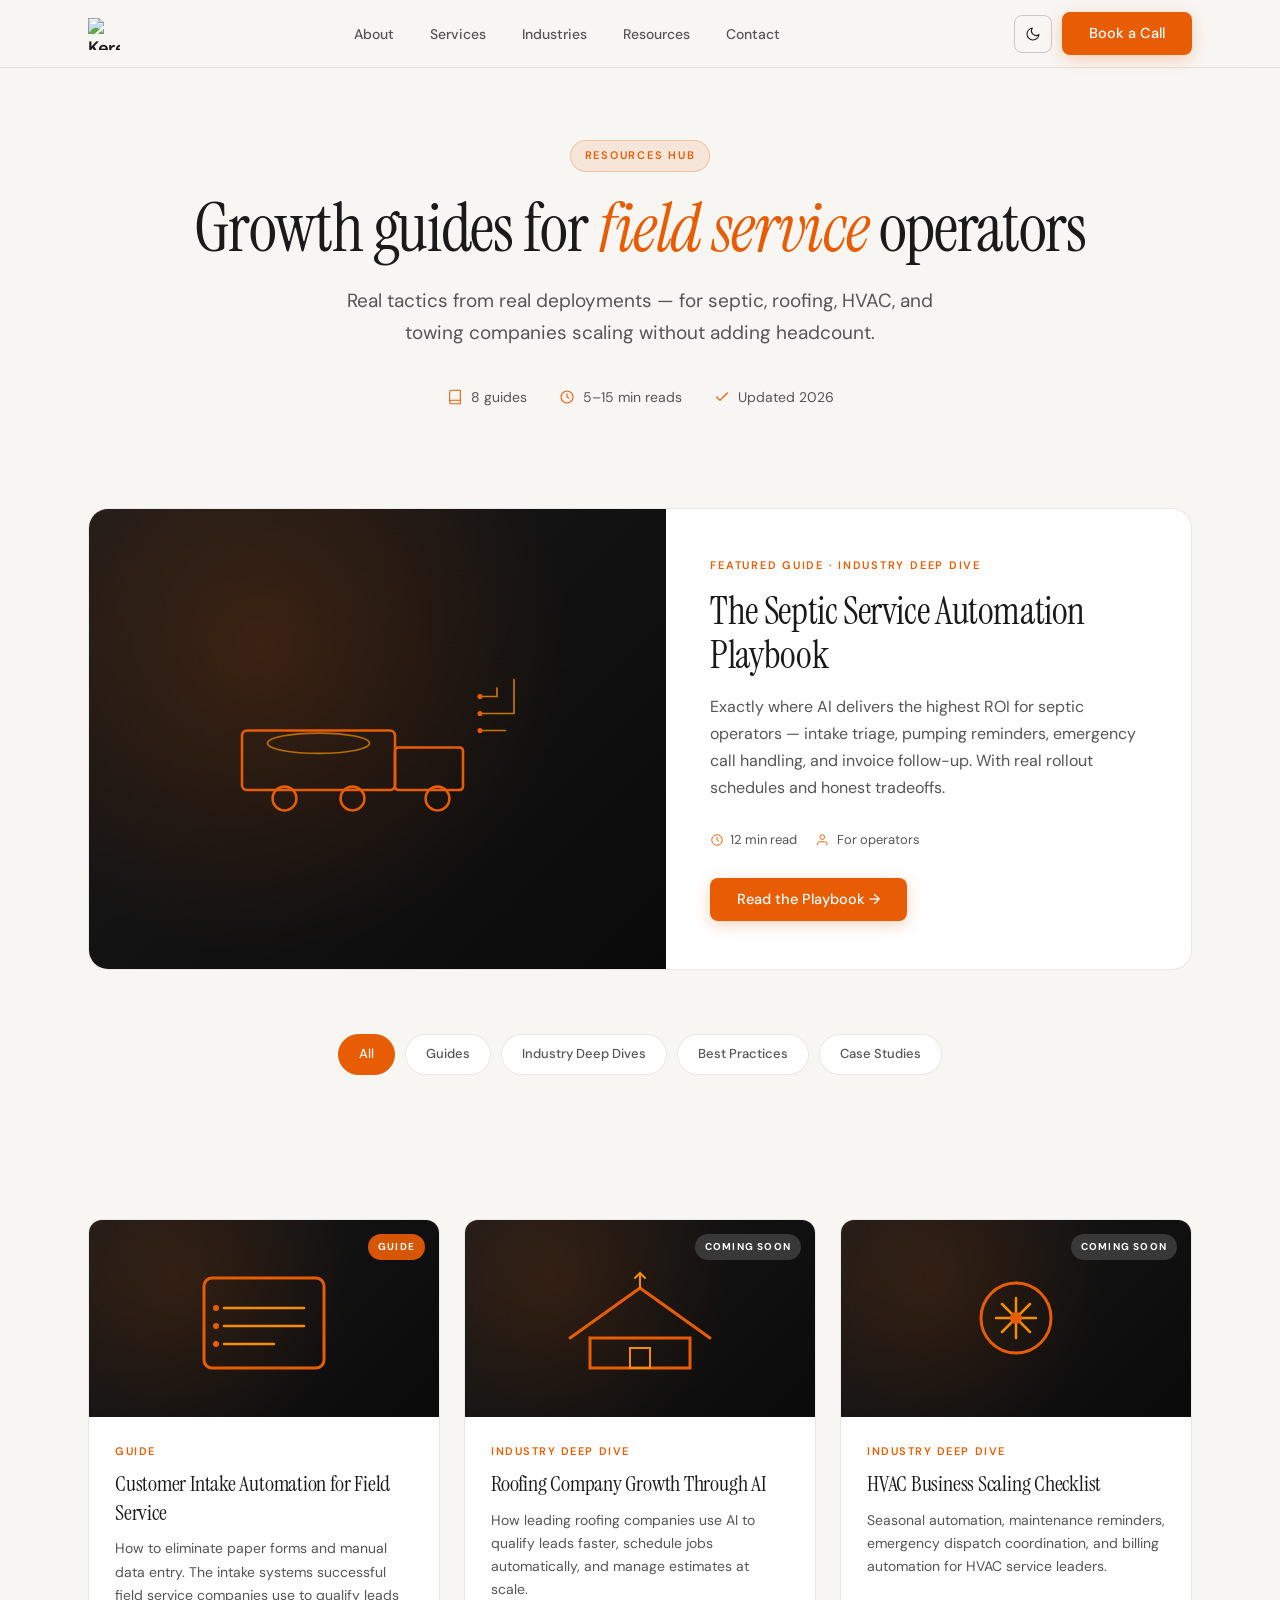
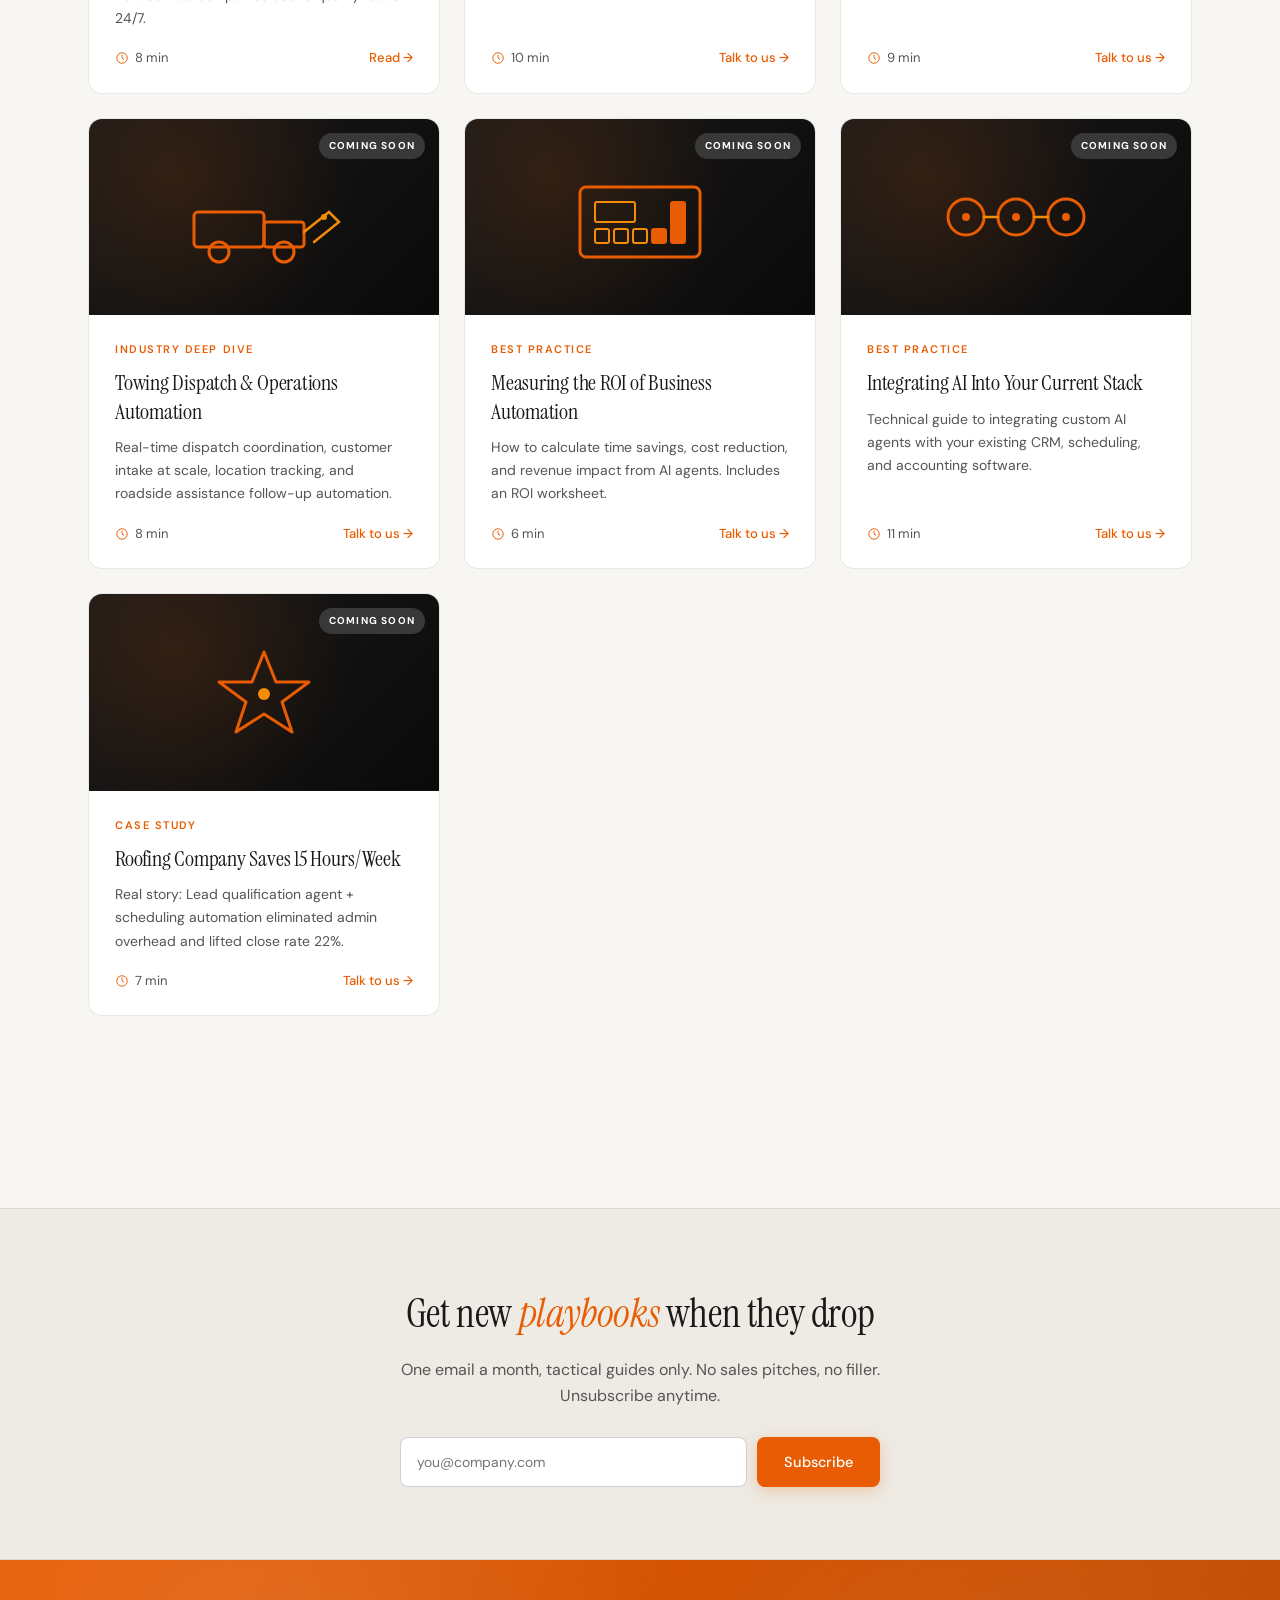
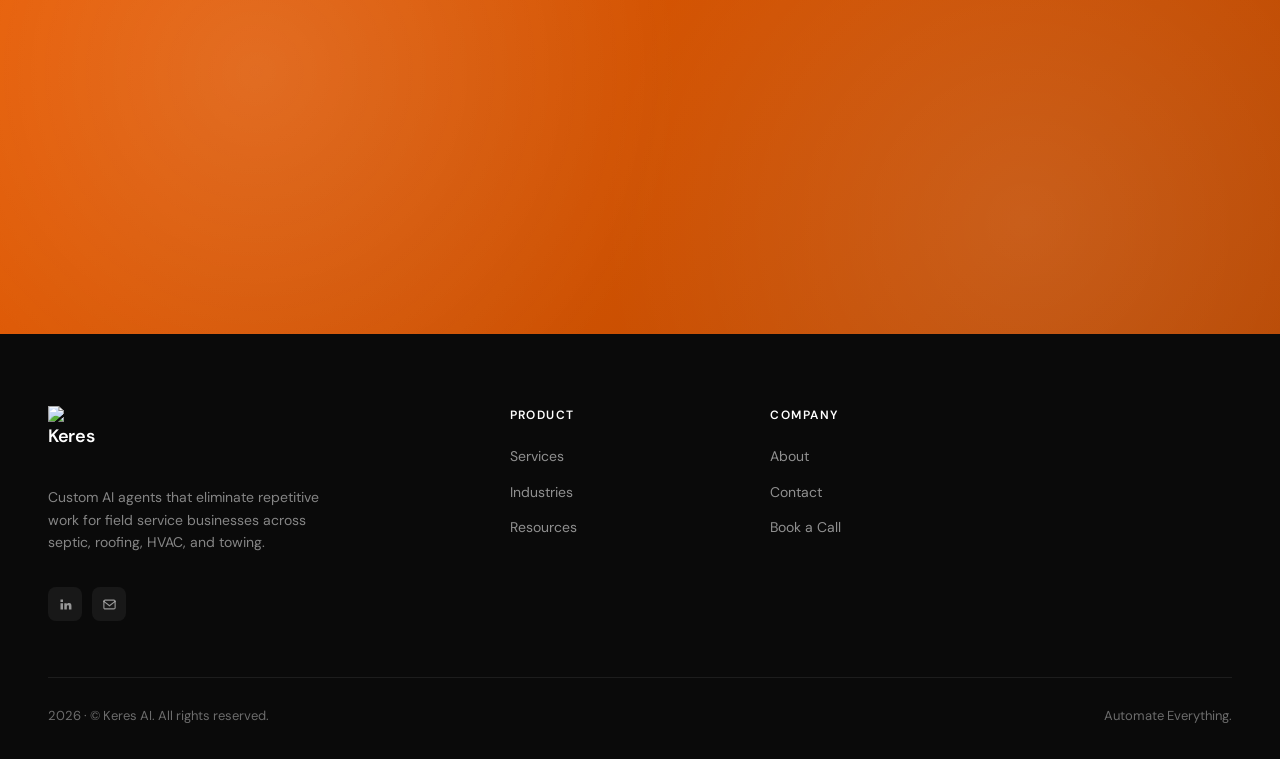
==== resources.html @ a5fa958f "Full revamp of resources page + flagship septic guide Resources page: - New hero with brand pill, la" ====
<!DOCTYPE html>
<html lang="en" prefix="og: https://ogp.me/ns#">
<head>
<meta charset="UTF-8">
<meta name="viewport" content="width=device-width, initial-scale=1.0">
<meta name="color-scheme" content="light dark">

<!-- SEO -->
<title>Field Service Growth Guides & Playbooks | Keres AI</title>
<meta name="description" content="Expert guides, playbooks, and case studies for septic, roofing, HVAC, and towing operators. Learn how to automate intake, dispatch, invoicing, and follow-up to scale without adding headcount.">
<meta name="keywords" content="field service automation guides, septic automation playbook, roofing AI guide, HVAC scaling, towing dispatch, field service resources, business automation tutorials">
<meta name="author" content="Keres AI">
<meta name="robots" content="index, follow">
<link rel="canonical" href="https://www.keresai.com/resources.html">

<!-- OG -->
<meta property="og:type" content="website">
<meta property="og:url" content="https://www.keresai.com/resources.html">
<meta property="og:title" content="Field Service Automation Guides | Keres AI">
<meta property="og:description" content="Playbooks, deep dives, and case studies for septic, roofing, HVAC, and towing operators who want to automate the repetitive work.">
<meta property="og:image" content="https://www.keresai.com/assets/img/og-image.png">
<meta property="og:image:width" content="1200">
<meta property="og:image:height" content="630">
<meta property="og:site_name" content="Keres AI">

<!-- Icons & Fonts -->
<link rel="icon" type="image/png" href="/assets/img/KeresLogo.png">
<link rel="preconnect" href="https://fonts.googleapis.com">
<link rel="preconnect" href="https://fonts.gstatic.com" crossorigin>
<link href="https://fonts.googleapis.com/css2?family=Instrument+Serif:ital@0;1&family=DM+Sans:ital,opsz,wght@0,9..40,300;0,9..40,400;0,9..40,500;0,9..40,600;1,9..40,300&display=swap" rel="stylesheet">
<link rel="stylesheet" href="/assets/styles.css?v=4">

<style>
/* Hero */
.res-hero { padding: 140px 0 60px; text-align: center; }
.res-hero .label { display: inline-block; font-size: 11px; font-weight: 600; letter-spacing: 0.16em; text-transform: uppercase; color: var(--orange); background: color-mix(in srgb, var(--orange) 10%, transparent); border: 1px solid color-mix(in srgb, var(--orange) 25%, transparent); padding: 6px 14px; border-radius: 100px; margin-bottom: 20px; }
.res-hero h1 { font-family: var(--serif); font-size: clamp(42px, 5.4vw, 68px); font-weight: 400; line-height: 1.08; letter-spacing: -0.02em; color: var(--text); margin-bottom: 20px; max-width: 900px; margin-inline: auto; }
.res-hero h1 .accent { color: var(--orange); font-style: italic; }
.res-hero p { font-size: clamp(16px, 1.6vw, 19px); color: var(--text-muted); max-width: 640px; margin-inline: auto; line-height: 1.7; }
.res-stats { display: flex; gap: 32px; justify-content: center; margin-top: 36px; flex-wrap: wrap; }
.res-stats span { display: flex; align-items: center; gap: 8px; font-size: 14px; color: var(--text-muted); }
.res-stats svg { width: 16px; height: 16px; color: var(--orange); }

/* Featured */
.featured { padding: 40px 0 24px; }
.featured-card { display: grid; grid-template-columns: 1.1fr 1fr; gap: 0; background: var(--bg-card); border: 1px solid var(--border); border-radius: var(--radius-xl); overflow: hidden; transition: all var(--t); }
.featured-card:hover { border-color: var(--orange); transform: translateY(-3px); box-shadow: var(--shadow-xl); }
.featured-img { background: linear-gradient(135deg, #1a1a1a 0%, #0a0a0a 100%); display: flex; align-items: center; justify-content: center; position: relative; min-height: 380px; overflow: hidden; }
.featured-img::before { content: ''; position: absolute; inset: 0; background: radial-gradient(circle at 30% 30%, color-mix(in srgb, var(--orange) 18%, transparent) 0%, transparent 60%); }
.featured-img svg { width: 70%; max-width: 340px; position: relative; z-index: 1; }
.featured-body { padding: 48px 44px; display: flex; flex-direction: column; justify-content: center; }
.featured-tag { display: inline-block; font-size: 11px; font-weight: 600; letter-spacing: 0.16em; text-transform: uppercase; color: var(--orange); margin-bottom: 14px; }
.featured-title { font-family: var(--serif); font-size: clamp(28px, 3vw, 40px); font-weight: 400; line-height: 1.15; color: var(--text); margin-bottom: 16px; letter-spacing: -0.01em; }
.featured-desc { font-size: 16px; color: var(--text-muted); line-height: 1.7; margin-bottom: 28px; }
.featured-meta { display: flex; gap: 20px; margin-bottom: 28px; font-size: 13px; color: var(--text-muted); }
.featured-meta span { display: flex; align-items: center; gap: 6px; }
.featured-meta svg { width: 14px; height: 14px; color: var(--orange); }
.featured-cta { align-self: flex-start; }

/* Category Pills */
.cat-pills { display: flex; gap: 10px; justify-content: center; flex-wrap: wrap; padding: 40px 0 8px; }
.cat-pill { background: var(--bg-card); border: 1px solid var(--border); color: var(--text-muted); padding: 9px 20px; border-radius: 100px; font-size: 13px; font-weight: 500; cursor: pointer; transition: all var(--t-fast); }
.cat-pill:hover { border-color: var(--orange); color: var(--text); }
.cat-pill.active { background: var(--orange); border-color: var(--orange); color: #fff; }

/* Resource Grid */
.res-grid { display: grid; grid-template-columns: repeat(auto-fit, minmax(340px, 1fr)); gap: 24px; padding: 24px 0 80px; }
.res-card { background: var(--bg-card); border: 1px solid var(--border); border-radius: var(--radius-lg); overflow: hidden; display: flex; flex-direction: column; transition: all var(--t); text-decoration: none; color: inherit; }
.res-card:hover { transform: translateY(-4px); border-color: var(--orange); box-shadow: var(--shadow-xl); }
.res-img { aspect-ratio: 16/9; background: linear-gradient(135deg, #1a1a1a 0%, #0a0a0a 100%); display: flex; align-items: center; justify-content: center; position: relative; overflow: hidden; border-bottom: 1px solid var(--border); }
.res-img::before { content: ''; position: absolute; inset: 0; background: radial-gradient(circle at 25% 30%, color-mix(in srgb, var(--orange) 14%, transparent) 0%, transparent 60%); }
.res-img svg { width: 60%; max-width: 200px; position: relative; z-index: 1; }
.res-badge { position: absolute; top: 14px; right: 14px; background: color-mix(in srgb, var(--orange) 92%, transparent); color: #fff; font-size: 10px; font-weight: 700; letter-spacing: 0.12em; text-transform: uppercase; padding: 5px 10px; border-radius: 100px; z-index: 2; }
.res-badge.coming { background: rgba(60, 60, 60, 0.92); }
.res-content { padding: 26px 26px 24px; display: flex; flex-direction: column; flex: 1; }
.res-cat { font-size: 11px; font-weight: 600; letter-spacing: 0.14em; text-transform: uppercase; color: var(--orange); margin-bottom: 10px; }
.res-title { font-family: var(--serif); font-size: 22px; font-weight: 400; color: var(--text); margin-bottom: 10px; line-height: 1.3; letter-spacing: -0.01em; }
.res-desc { font-size: 14px; color: var(--text-muted); line-height: 1.65; flex: 1; margin-bottom: 18px; }
.res-foot { display: flex; justify-content: space-between; align-items: center; font-size: 13px; color: var(--text-muted); }
.res-foot .read-time { display: flex; align-items: center; gap: 6px; }
.res-foot svg { width: 14px; height: 14px; color: var(--orange); }
.res-arrow { color: var(--orange); font-weight: 500; transition: transform var(--t-fast); }
.res-card:hover .res-arrow { transform: translateX(4px); }

/* Newsletter */
.newsletter-band { background: var(--bg-alt); padding: 72px 0; border-block: 1px solid var(--border); }
.newsletter-inner { max-width: 640px; margin: 0 auto; text-align: center; padding-inline: var(--gutter); }
.newsletter-inner h2 { font-family: var(--serif); font-size: clamp(28px, 3.4vw, 40px); font-weight: 400; margin-bottom: 12px; color: var(--text); letter-spacing: -0.01em; }
.newsletter-inner h2 .accent { color: var(--orange); font-style: italic; }
.newsletter-inner p { color: var(--text-muted); margin-bottom: 28px; font-size: 16px; }
.newsletter-form { display: flex; gap: 10px; max-width: 480px; margin: 0 auto; flex-wrap: wrap; }
.newsletter-form input { flex: 1; min-width: 200px; background: var(--bg-card); border: 1px solid var(--border-strong); border-radius: var(--radius); padding: 13px 16px; color: var(--text); font-size: 14px; font-family: inherit; }
.newsletter-form input:focus { outline: 2px solid var(--orange); outline-offset: 2px; border-color: var(--orange); }

/* Mobile */
@media (max-width: 768px) {
  .featured-card { grid-template-columns: 1fr; }
  .featured-img { min-height: 240px; }
  .featured-body { padding: 32px 28px; }
}
</style>
</head>

<body>

<!-- NAV -->
<header class="nav" role="banner">
  <div class="nav-inner">
    <a href="/" class="logo" aria-label="Keres AI — Home">
      <img src="/assets/img/KeresLogo.png" alt="Keres AI" class="logo-img">
    </a>
    <nav aria-label="Primary">
      <ul class="nav-links">
        <li><a href="/#about">About</a></li>
        <li><a href="/#services">Services</a></li>
        <li><a href="/#industries">Industries</a></li>
        <li><a href="/resources.html">Resources</a></li>
        <li><a href="/#contact">Contact</a></li>
      </ul>
    </nav>
    <div class="nav-actions">
      <button id="theme-toggle" class="icon-btn" type="button" aria-label="Toggle theme">
        <svg class="icon-sun" viewBox="0 0 24 24" fill="none" aria-hidden="true" style="display:none">
          <circle cx="12" cy="12" r="4" stroke="currentColor" stroke-width="1.6"/>
          <path d="M12 3v2M12 19v2M3 12h2M19 12h2M5.6 5.6l1.4 1.4M17 17l1.4 1.4M5.6 18.4L7 17M17 7l1.4-1.4" stroke="currentColor" stroke-width="1.6" stroke-linecap="round"/>
        </svg>
        <svg class="icon-moon" viewBox="0 0 24 24" fill="none" aria-hidden="true">
          <path d="M21 12.8A9 9 0 1 1 11.2 3a7 7 0 0 0 9.8 9.8z" stroke="currentColor" stroke-width="1.6" stroke-linejoin="round"/>
        </svg>
      </button>
      <a href="/#contact" class="btn btn-primary desktop-only">Book a Call</a>
      <button id="hamburger" class="hamburger" type="button" aria-controls="mobile-menu" aria-expanded="false">
        <span></span><span></span><span></span>
      </button>
    </div>
  </div>
</header>

<div id="mobile-menu" class="mobile-menu" data-open="false" aria-label="Mobile navigation">
  <a href="/#about">About</a>
  <a href="/#services">Services</a>
  <a href="/#industries">Industries</a>
  <a href="/resources.html">Resources</a>
  <a href="/#contact">Contact</a>
  <div class="mobile-cta"><a href="/#contact" class="btn btn-primary">Book a Call</a></div>
</div>

<main id="main">

  <!-- HERO -->
  <section class="res-hero">
    <div class="container">
      <span class="label">Resources Hub</span>
      <h1>Growth guides for <span class="accent">field service</span> operators</h1>
      <p>Real tactics from real deployments — for septic, roofing, HVAC, and towing companies scaling without adding headcount.</p>
      <div class="res-stats">
        <span><svg viewBox="0 0 24 24" fill="none"><path d="M4 19.5A2.5 2.5 0 0 1 6.5 17H20M6.5 2H20v20H6.5A2.5 2.5 0 0 1 4 19.5v-15A2.5 2.5 0 0 1 6.5 2z" stroke="currentColor" stroke-width="1.6" stroke-linecap="round" stroke-linejoin="round"/></svg>8 guides</span>
        <span><svg viewBox="0 0 24 24" fill="none"><circle cx="12" cy="12" r="9" stroke="currentColor" stroke-width="1.6"/><path d="M12 7v5l3 2" stroke="currentColor" stroke-width="1.6" stroke-linecap="round"/></svg>5–15 min reads</span>
        <span><svg viewBox="0 0 24 24" fill="none"><path d="M20 6L9 17l-5-5" stroke="currentColor" stroke-width="1.8" stroke-linecap="round" stroke-linejoin="round"/></svg>Updated 2026</span>
      </div>
    </div>
  </section>

  <!-- FEATURED -->
  <section class="featured">
    <div class="container">
      <a href="/guides/septic-automation-playbook.html" class="featured-card" style="text-decoration:none; color:inherit;">
        <div class="featured-img" aria-hidden="true">
          <svg viewBox="0 0 400 200" fill="none">
            <rect x="40" y="90" width="180" height="70" rx="6" fill="none" stroke="#E85D04" stroke-width="3"/>
            <rect x="220" y="110" width="80" height="50" rx="4" fill="none" stroke="#E85D04" stroke-width="3"/>
            <circle cx="90" cy="170" r="14" fill="none" stroke="#E85D04" stroke-width="3"/>
            <circle cx="170" cy="170" r="14" fill="none" stroke="#E85D04" stroke-width="3"/>
            <circle cx="270" cy="170" r="14" fill="none" stroke="#E85D04" stroke-width="3"/>
            <ellipse cx="130" cy="105" rx="60" ry="12" fill="none" stroke="#F48C06" stroke-width="2" opacity="0.7"/>
            <path d="M320 50 L340 50 L340 40 M320 70 L360 70 L360 30 M320 90 L350 90" stroke="#F48C06" stroke-width="2" stroke-linecap="round" opacity="0.8"/>
            <circle cx="320" cy="50" r="3" fill="#E85D04"/>
            <circle cx="320" cy="70" r="3" fill="#E85D04"/>
            <circle cx="320" cy="90" r="3" fill="#E85D04"/>
          </svg>
        </div>
        <div class="featured-body">
          <span class="featured-tag">Featured Guide · Industry Deep Dive</span>
          <h2 class="featured-title">The Septic Service Automation Playbook</h2>
          <p class="featured-desc">Exactly where AI delivers the highest ROI for septic operators — intake triage, pumping reminders, emergency call handling, and invoice follow-up. With real rollout schedules and honest tradeoffs.</p>
          <div class="featured-meta">
            <span><svg viewBox="0 0 24 24" fill="none"><circle cx="12" cy="12" r="9" stroke="currentColor" stroke-width="1.6"/><path d="M12 7v5l3 2" stroke="currentColor" stroke-width="1.6" stroke-linecap="round"/></svg>12 min read</span>
            <span><svg viewBox="0 0 24 24" fill="none"><path d="M17 21v-2a4 4 0 0 0-4-4H5a4 4 0 0 0-4 4v2" stroke="currentColor" stroke-width="1.6"/><circle cx="9" cy="7" r="4" stroke="currentColor" stroke-width="1.6"/></svg>For operators</span>
          </div>
          <span class="btn btn-primary featured-cta">Read the Playbook →</span>
        </div>
      </a>
    </div>
  </section>

  <!-- CATEGORY PILLS -->
  <div class="container">
    <div class="cat-pills" role="tablist">
      <button class="cat-pill active" type="button">All</button>
      <button class="cat-pill" type="button">Guides</button>
      <button class="cat-pill" type="button">Industry Deep Dives</button>
      <button class="cat-pill" type="button">Best Practices</button>
      <button class="cat-pill" type="button">Case Studies</button>
    </div>
  </div>

  <!-- RESOURCES GRID -->
  <section>
    <div class="container">
      <div class="res-grid">

        <!-- Customer Intake -->
        <a href="/#contact" class="res-card">
          <div class="res-img">
            <span class="res-badge">Guide</span>
            <svg viewBox="0 0 200 120" fill="none" aria-hidden="true">
              <rect x="40" y="20" width="120" height="90" rx="8" fill="none" stroke="#E85D04" stroke-width="3"/>
              <path d="M60 50h80M60 68h80M60 86h50" stroke="#F48C06" stroke-width="2.5" stroke-linecap="round"/>
              <circle cx="52" cy="50" r="3" fill="#E85D04"/>
              <circle cx="52" cy="68" r="3" fill="#E85D04"/>
              <circle cx="52" cy="86" r="3" fill="#E85D04"/>
            </svg>
          </div>
          <div class="res-content">
            <div class="res-cat">Guide</div>
            <h3 class="res-title">Customer Intake Automation for Field Service</h3>
            <p class="res-desc">How to eliminate paper forms and manual data entry. The intake systems successful field service companies use to qualify leads 24/7.</p>
            <div class="res-foot">
              <span class="read-time"><svg viewBox="0 0 24 24" fill="none"><circle cx="12" cy="12" r="9" stroke="currentColor" stroke-width="1.6"/><path d="M12 7v5l3 2" stroke="currentColor" stroke-width="1.6" stroke-linecap="round"/></svg>8 min</span>
              <span class="res-arrow">Read →</span>
            </div>
          </div>
        </a>

        <!-- Roofing -->
        <a href="/#contact" class="res-card">
          <div class="res-img">
            <span class="res-badge coming">Coming Soon</span>
            <svg viewBox="0 0 200 120" fill="none" aria-hidden="true">
              <path d="M30 80 L100 30 L170 80" stroke="#E85D04" stroke-width="3" stroke-linecap="round" stroke-linejoin="round" fill="none"/>
              <rect x="50" y="80" width="100" height="30" fill="none" stroke="#E85D04" stroke-width="3"/>
              <rect x="90" y="90" width="20" height="20" fill="none" stroke="#F48C06" stroke-width="2"/>
              <path d="M100 30 L100 15 M95 20 L100 15 L105 20" stroke="#F48C06" stroke-width="2" stroke-linecap="round"/>
            </svg>
          </div>
          <div class="res-content">
            <div class="res-cat">Industry Deep Dive</div>
            <h3 class="res-title">Roofing Company Growth Through AI</h3>
            <p class="res-desc">How leading roofing companies use AI to qualify leads faster, schedule jobs automatically, and manage estimates at scale.</p>
            <div class="res-foot">
              <span class="read-time"><svg viewBox="0 0 24 24" fill="none"><circle cx="12" cy="12" r="9" stroke="currentColor" stroke-width="1.6"/><path d="M12 7v5l3 2" stroke="currentColor" stroke-width="1.6" stroke-linecap="round"/></svg>10 min</span>
              <span class="res-arrow">Talk to us →</span>
            </div>
          </div>
        </a>

        <!-- HVAC -->
        <a href="/#contact" class="res-card">
          <div class="res-img">
            <span class="res-badge coming">Coming Soon</span>
            <svg viewBox="0 0 200 120" fill="none" aria-hidden="true">
              <circle cx="100" cy="60" r="35" fill="none" stroke="#E85D04" stroke-width="3"/>
              <path d="M100 40 L100 80 M80 60 L120 60 M86 46 L114 74 M86 74 L114 46" stroke="#F48C06" stroke-width="2.5" stroke-linecap="round"/>
              <circle cx="100" cy="60" r="6" fill="#E85D04"/>
            </svg>
          </div>
          <div class="res-content">
            <div class="res-cat">Industry Deep Dive</div>
            <h3 class="res-title">HVAC Business Scaling Checklist</h3>
            <p class="res-desc">Seasonal automation, maintenance reminders, emergency dispatch coordination, and billing automation for HVAC service leaders.</p>
            <div class="res-foot">
              <span class="read-time"><svg viewBox="0 0 24 24" fill="none"><circle cx="12" cy="12" r="9" stroke="currentColor" stroke-width="1.6"/><path d="M12 7v5l3 2" stroke="currentColor" stroke-width="1.6" stroke-linecap="round"/></svg>9 min</span>
              <span class="res-arrow">Talk to us →</span>
            </div>
          </div>
        </a>

        <!-- Towing -->
        <a href="/#contact" class="res-card">
          <div class="res-img">
            <span class="res-badge coming">Coming Soon</span>
            <svg viewBox="0 0 200 120" fill="none" aria-hidden="true">
              <rect x="30" y="55" width="70" height="35" rx="4" fill="none" stroke="#E85D04" stroke-width="3"/>
              <rect x="100" y="65" width="40" height="25" rx="3" fill="none" stroke="#E85D04" stroke-width="3"/>
              <circle cx="55" cy="95" r="10" fill="none" stroke="#E85D04" stroke-width="3"/>
              <circle cx="120" cy="95" r="10" fill="none" stroke="#E85D04" stroke-width="3"/>
              <path d="M140 75 L165 55 L175 65 L150 85" stroke="#F48C06" stroke-width="2.5" fill="none" stroke-linecap="round"/>
              <circle cx="160" cy="60" r="3" fill="#F48C06"/>
            </svg>
          </div>
          <div class="res-content">
            <div class="res-cat">Industry Deep Dive</div>
            <h3 class="res-title">Towing Dispatch & Operations Automation</h3>
            <p class="res-desc">Real-time dispatch coordination, customer intake at scale, location tracking, and roadside assistance follow-up automation.</p>
            <div class="res-foot">
              <span class="read-time"><svg viewBox="0 0 24 24" fill="none"><circle cx="12" cy="12" r="9" stroke="currentColor" stroke-width="1.6"/><path d="M12 7v5l3 2" stroke="currentColor" stroke-width="1.6" stroke-linecap="round"/></svg>8 min</span>
              <span class="res-arrow">Talk to us →</span>
            </div>
          </div>
        </a>

        <!-- ROI Calculator -->
        <a href="/#contact" class="res-card">
          <div class="res-img">
            <span class="res-badge coming">Coming Soon</span>
            <svg viewBox="0 0 200 120" fill="none" aria-hidden="true">
              <rect x="40" y="30" width="120" height="70" rx="6" fill="none" stroke="#E85D04" stroke-width="3"/>
              <rect x="55" y="45" width="40" height="20" rx="2" fill="none" stroke="#F48C06" stroke-width="2"/>
              <rect x="55" y="72" width="14" height="14" rx="2" fill="none" stroke="#F48C06" stroke-width="2"/>
              <rect x="74" y="72" width="14" height="14" rx="2" fill="none" stroke="#F48C06" stroke-width="2"/>
              <rect x="93" y="72" width="14" height="14" rx="2" fill="none" stroke="#F48C06" stroke-width="2"/>
              <rect x="112" y="72" width="14" height="14" rx="2" fill="#E85D04" stroke="#E85D04" stroke-width="2"/>
              <rect x="131" y="45" width="14" height="41" rx="2" fill="#E85D04" stroke="#E85D04" stroke-width="2"/>
            </svg>
          </div>
          <div class="res-content">
            <div class="res-cat">Best Practice</div>
            <h3 class="res-title">Measuring the ROI of Business Automation</h3>
            <p class="res-desc">How to calculate time savings, cost reduction, and revenue impact from AI agents. Includes an ROI worksheet.</p>
            <div class="res-foot">
              <span class="read-time"><svg viewBox="0 0 24 24" fill="none"><circle cx="12" cy="12" r="9" stroke="currentColor" stroke-width="1.6"/><path d="M12 7v5l3 2" stroke="currentColor" stroke-width="1.6" stroke-linecap="round"/></svg>6 min</span>
              <span class="res-arrow">Talk to us →</span>
            </div>
          </div>
        </a>

        <!-- Integration -->
        <a href="/#contact" class="res-card">
          <div class="res-img">
            <span class="res-badge coming">Coming Soon</span>
            <svg viewBox="0 0 200 120" fill="none" aria-hidden="true">
              <circle cx="50" cy="60" r="18" fill="none" stroke="#E85D04" stroke-width="3"/>
              <circle cx="100" cy="60" r="18" fill="none" stroke="#E85D04" stroke-width="3"/>
              <circle cx="150" cy="60" r="18" fill="none" stroke="#E85D04" stroke-width="3"/>
              <path d="M68 60 L82 60 M118 60 L132 60" stroke="#F48C06" stroke-width="2.5" stroke-linecap="round"/>
              <circle cx="50" cy="60" r="4" fill="#E85D04"/>
              <circle cx="100" cy="60" r="4" fill="#E85D04"/>
              <circle cx="150" cy="60" r="4" fill="#E85D04"/>
            </svg>
          </div>
          <div class="res-content">
            <div class="res-cat">Best Practice</div>
            <h3 class="res-title">Integrating AI Into Your Current Stack</h3>
            <p class="res-desc">Technical guide to integrating custom AI agents with your existing CRM, scheduling, and accounting software.</p>
            <div class="res-foot">
              <span class="read-time"><svg viewBox="0 0 24 24" fill="none"><circle cx="12" cy="12" r="9" stroke="currentColor" stroke-width="1.6"/><path d="M12 7v5l3 2" stroke="currentColor" stroke-width="1.6" stroke-linecap="round"/></svg>11 min</span>
              <span class="res-arrow">Talk to us →</span>
            </div>
          </div>
        </a>

        <!-- Case Study -->
        <a href="/#contact" class="res-card">
          <div class="res-img">
            <span class="res-badge coming">Coming Soon</span>
            <svg viewBox="0 0 200 120" fill="none" aria-hidden="true">
              <path d="M100 20 L112 50 L145 50 L118 70 L128 100 L100 82 L72 100 L82 70 L55 50 L88 50 Z" stroke="#E85D04" stroke-width="3" fill="none" stroke-linejoin="round"/>
              <circle cx="100" cy="62" r="6" fill="#F48C06"/>
            </svg>
          </div>
          <div class="res-content">
            <div class="res-cat">Case Study</div>
            <h3 class="res-title">Roofing Company Saves 15 Hours/Week</h3>
            <p class="res-desc">Real story: Lead qualification agent + scheduling automation eliminated admin overhead and lifted close rate 22%.</p>
            <div class="res-foot">
              <span class="read-time"><svg viewBox="0 0 24 24" fill="none"><circle cx="12" cy="12" r="9" stroke="currentColor" stroke-width="1.6"/><path d="M12 7v5l3 2" stroke="currentColor" stroke-width="1.6" stroke-linecap="round"/></svg>7 min</span>
              <span class="res-arrow">Talk to us →</span>
            </div>
          </div>
        </a>

      </div>
    </div>
  </section>

  <!-- NEWSLETTER -->
  <section class="newsletter-band">
    <div class="newsletter-inner">
      <h2>Get new <span class="accent">playbooks</span> when they drop</h2>
      <p>One email a month, tactical guides only. No sales pitches, no filler. Unsubscribe anytime.</p>
      <form class="newsletter-form" action="https://formspree.io/f/xqabjdrq" method="POST" novalidate>
        <input type="email" name="email" placeholder="you@company.com" aria-label="Email address" required>
        <button type="submit" class="btn btn-primary">Subscribe</button>
      </form>
    </div>
  </section>

  <!-- CTA -->
  <section class="cta-band" aria-labelledby="resources-cta">
    <div class="container cta-band-inner reveal">
      <h2 id="resources-cta" style="margin-bottom: 12px;">Ready to automate your field service business?</h2>
      <p>Let's map out the highest-ROI automation opportunity in your workflow.</p>
      <a href="/#contact" class="btn btn-primary">Book a Free Discovery Call</a>
    </div>
  </section>

</main>

<!-- FOOTER -->
<footer role="contentinfo">
  <div class="footer-grid">
    <div class="footer-brand">
      <a href="/" class="logo" aria-label="Keres AI">
        <img src="/assets/img/KeresLogo.png" alt="Keres AI" class="logo-img">
      </a>
      <p>Custom AI agents that eliminate repetitive work for field service businesses across septic, roofing, HVAC, and towing.</p>
      <div class="footer-socials">
        <a href="https://www.linkedin.com/company/keresai" aria-label="LinkedIn" target="_blank" rel="noopener">
          <svg viewBox="0 0 24 24" fill="currentColor" aria-hidden="true"><path d="M4 4h4v4H4V4zm0 6h4v10H4V10zm6 0h4v1.6c.6-1 1.9-1.9 3.6-1.9 3.2 0 3.9 2 3.9 4.7V20h-4v-4.8c0-1.3-.5-2.1-1.7-2.1-1 0-1.7.7-1.7 2.1V20h-4V10z"/></svg>
        </a>
        <a href="mailto:ops@keresail.com" aria-label="Email">
          <svg viewBox="0 0 24 24" fill="none" aria-hidden="true"><rect x="3" y="5" width="18" height="14" rx="2" stroke="currentColor" stroke-width="1.8"/><path d="M3 7l9 7 9-7" stroke="currentColor" stroke-width="1.8" stroke-linecap="round"/></svg>
        </a>
      </div>
    </div>
    <div class="footer-col">
      <h4>Product</h4>
      <ul>
        <li><a href="/#services">Services</a></li>
        <li><a href="/#industries">Industries</a></li>
        <li><a href="/resources.html">Resources</a></li>
      </ul>
    </div>
    <div class="footer-col">
      <h4>Company</h4>
      <ul>
        <li><a href="/#about">About</a></li>
        <li><a href="/#contact">Contact</a></li>
        <li><a href="/#contact">Book a Call</a></li>
      </ul>
    </div>
  </div>
  <div class="footer-bottom">
    <div><span id="year">2026</span> · © Keres AI. All rights reserved.</div>
    <div>Automate Everything.</div>
  </div>
</footer>

<script src="/assets/app.js" defer></script>
</body>
</html>
---- assets/styles.css ----
/* =============================================================
   Keres AI — stylesheet
   Sections: tokens, reset, a11y, layout, nav, hero, trust,
             sections, buttons, cards, forms, calendar, modal,
             chatbot, footer, utilities, responsive, motion
============================================================= */

/* ─── Design Tokens ─────────────────────────────────────── */
:root {
  --orange: #E85D04;
  --orange-light: #F48C06;
  --orange-dark: #B84700;

  /* Light theme (default) */
  --bg: #f8f6f2;
  --bg-alt: #eeebe4;
  --bg-card: #ffffff;
  --bg-inverse: #0f0f0f;
  --surface: #ffffff;
  --text: #1a1a1a;
  --text-muted: #555;
  --text-dim: #888;
  --text-on-dark: rgba(255, 255, 255, 0.72);
  --text-on-dark-muted: rgba(255, 255, 255, 0.48);
  --border: rgba(0, 0, 0, 0.09);
  --border-strong: rgba(0, 0, 0, 0.18);
  --border-dark: rgba(255, 255, 255, 0.08);

  --shadow-sm: 0 1px 2px rgba(0,0,0,0.04);
  --shadow: 0 2px 10px rgba(0,0,0,0.06);
  --shadow-lg: 0 10px 40px rgba(0,0,0,0.08);
  --shadow-xl: 0 20px 60px rgba(0,0,0,0.12);

  --radius-sm: 4px;
  --radius: 8px;
  --radius-lg: 14px;
  --radius-xl: 20px;

  --serif: 'Instrument Serif', Georgia, 'Times New Roman', serif;
  --sans: 'DM Sans', system-ui, -apple-system, 'Segoe UI', Roboto, sans-serif;

  --container: 1200px;
  --container-narrow: 880px;
  --gutter: clamp(20px, 4vw, 48px);

  --nav-h: 68px;

  --t-fast: 0.15s ease;
  --t: 0.25s cubic-bezier(0.4, 0, 0.2, 1);
  --t-slow: 0.5s cubic-bezier(0.4, 0, 0.2, 1);
}

[data-theme="dark"] {
  --bg: #0a0a0a;
  --bg-alt: #121212;
  --bg-card: #1a1a1a;
  --bg-inverse: #f8f6f2;
  --surface: #1a1a1a;
  --text: #f1f1f1;
  --text-muted: #b5b5b5;
  --text-dim: #888;
  --border: rgba(255, 255, 255, 0.08);
  --border-strong: rgba(255, 255, 255, 0.18);
  --border-dark: rgba(255, 255, 255, 0.08);
  --shadow: 0 2px 10px rgba(0,0,0,0.5);
  --shadow-lg: 0 10px 40px rgba(0,0,0,0.6);
  --shadow-xl: 0 20px 60px rgba(0,0,0,0.7);
}

/* Honor system preference when user hasn't chosen */
@media (prefers-color-scheme: dark) {
  :root:not([data-theme]) {
    --bg: #0a0a0a;
    --bg-alt: #121212;
    --bg-card: #1a1a1a;
    --bg-inverse: #f8f6f2;
    --surface: #1a1a1a;
    --text: #f1f1f1;
    --text-muted: #b5b5b5;
    --text-dim: #888;
    --border: rgba(255, 255, 255, 0.08);
    --border-strong: rgba(255, 255, 255, 0.18);
  }
}

/* ─── Reset ─────────────────────────────────────────────── */
*, *::before, *::after { box-sizing: border-box; margin: 0; padding: 0; }
html { scroll-behavior: smooth; -webkit-text-size-adjust: 100%; }
body {
  font-family: var(--sans);
  font-size: 16px;
  line-height: 1.6;
  color: var(--text);
  background: var(--bg);
  overflow-x: hidden;
  -webkit-font-smoothing: antialiased;
  -moz-osx-font-smoothing: grayscale;
  transition: background-color var(--t), color var(--t);
}
img, svg { display: block; max-width: 100%; height: auto; }
button { font-family: inherit; cursor: pointer; }
a { color: inherit; text-decoration: none; }
ul { list-style: none; }
input, textarea, select, button { font: inherit; color: inherit; }

/* ─── Accessibility ─────────────────────────────────────── */
.sr-only {
  position: absolute; width: 1px; height: 1px; padding: 0; margin: -1px;
  overflow: hidden; clip: rect(0,0,0,0); white-space: nowrap; border: 0;
}
.skip-link {
  position: absolute; top: -40px; left: 0;
  background: var(--orange); color: #fff; padding: 10px 16px;
  z-index: 10000; border-radius: 0 0 var(--radius) 0;
  font-weight: 500;
  display: none;
}
.skip-link:focus { display: block; top: 0; }

:focus-visible {
  outline: 2px solid var(--orange);
  outline-offset: 3px;
  border-radius: 2px;
}
button:focus-visible, a:focus-visible,
input:focus-visible, textarea:focus-visible, select:focus-visible {
  outline-offset: 2px;
}

/* ─── Layout ────────────────────────────────────────────── */
.container {
  width: 100%;
  max-width: var(--container);
  margin-inline: auto;
  padding-inline: var(--gutter);
}
.container-narrow { max-width: var(--container-narrow); }

main { display: block; }

section { padding-block: clamp(72px, 10vw, 112px); position: relative; }
/* .dark stays dark in BOTH themes — value cards + stats read on dark */
section.dark { background: #0a0a0a; color: #fff; }
section.alt { background: var(--bg-alt); }

.section-label {
  font-size: 11px; font-weight: 600;
  letter-spacing: 0.16em; text-transform: uppercase;
  color: var(--orange); margin-bottom: 18px;
}
.section-title {
  font-family: var(--serif);
  font-size: clamp(34px, 4.4vw, 54px);
  line-height: 1.08;
  font-weight: 400;
  letter-spacing: -0.02em;
  color: var(--text);
  margin-bottom: 16px;
}
section.dark .section-title { color: #fff; }
.section-title .accent { color: var(--orange); font-style: italic; }
.section-body {
  font-size: clamp(15px, 1.5vw, 17px);
  font-weight: 300;
  color: var(--text-muted);
  max-width: 560px;
  line-height: 1.7;
}
section.dark .section-body { color: var(--text-on-dark); }

/* ─── Navigation ───────────────────────────────────────── */
.nav {
  position: fixed; top: 0; left: 0; right: 0; z-index: 100;
  background: color-mix(in srgb, var(--bg) 85%, transparent);
  -webkit-backdrop-filter: blur(14px);
  backdrop-filter: blur(14px);
  border-bottom: 1px solid var(--border);
  height: var(--nav-h);
  display: flex; align-items: center;
}
.nav-inner {
  width: 100%; max-width: var(--container);
  margin-inline: auto; padding-inline: var(--gutter);
  display: flex; align-items: center; justify-content: space-between; gap: 24px;
}
.logo {
  display: inline-flex; align-items: center; gap: 10px;
  font-family: var(--sans); font-size: 18px; font-weight: 600;
  color: var(--text); letter-spacing: -0.02em;
  flex-shrink: 0;
}
.logo-img {
  width: 32px; height: 32px;
  object-fit: contain;
  object-position: center;
  flex-shrink: 0;
}
.logo-text { display: none; }
.logo-text span { color: var(--orange); }

.nav-links { display: flex; gap: 32px; align-items: center; }
.nav-links a {
  font-size: 14px; font-weight: 500; color: var(--text-muted);
  transition: color var(--t-fast);
  position: relative; padding: 6px 2px;
}
.nav-links a::after {
  content: ''; position: absolute; left: 0; right: 0; bottom: 0;
  height: 2px; background: var(--orange);
  transform: scaleX(0); transform-origin: left;
  transition: transform var(--t);
}
.nav-links a:hover, .nav-links a.active { color: var(--text); }
.nav-links a.active::after, .nav-links a:hover::after { transform: scaleX(1); }

.nav-actions { display: flex; align-items: center; gap: 10px; }
.icon-btn {
  min-width: 38px; height: 38px; border-radius: 8px;
  background: transparent; border: 1px solid var(--border-strong);
  color: var(--text); display: flex; align-items: center; justify-content: center; gap: 4px;
  transition: background var(--t-fast), border-color var(--t-fast), transform var(--t-fast);
}
.icon-btn:hover { background: var(--bg-alt); border-color: var(--orange); color: var(--orange); }
.icon-btn svg { width: 16px; height: 16px; }

.lang-label { font-size: 12px; font-weight: 600; line-height: 1; }

.lang-switch { position: relative; }
.lang-menu {
  position: absolute; top: calc(100% + 8px); right: 0;
  min-width: 160px;
  background: var(--bg-card); border: 1px solid var(--border);
  border-radius: var(--radius); box-shadow: var(--shadow-lg);
  padding: 6px; opacity: 0; visibility: hidden;
  transform: translateY(-4px); transition: all var(--t);
  z-index: 120;
}
.lang-switch[aria-expanded="true"] .lang-menu { opacity: 1; visibility: visible; transform: translateY(0); }
.lang-menu button {
  width: 100%; text-align: left; background: transparent; border: 0;
  padding: 9px 12px; border-radius: 6px; font-size: 14px;
  color: var(--text); display: flex; align-items: center; gap: 10px;
}
.lang-menu button:hover, .lang-menu button[aria-current="true"] {
  background: var(--bg-alt); color: var(--orange);
}
.lang-menu .flag { width: 20px; text-align: center; }

/* Hamburger */
.hamburger {
  display: none;
  width: 38px; height: 38px; border-radius: 8px;
  background: transparent; border: 1px solid var(--border-strong);
  color: var(--text); padding: 0;
  place-items: center;
}
.hamburger span {
  display: block; width: 18px; height: 2px; background: currentColor;
  border-radius: 2px; transition: transform var(--t), opacity var(--t);
}
.hamburger span + span { margin-top: 4px; }
.hamburger[aria-expanded="true"] span:nth-child(1) { transform: translateY(6px) rotate(45deg); }
.hamburger[aria-expanded="true"] span:nth-child(2) { opacity: 0; }
.hamburger[aria-expanded="true"] span:nth-child(3) { transform: translateY(-6px) rotate(-45deg); }

/* Mobile sheet */
.mobile-menu {
  position: fixed; inset: var(--nav-h) 0 0 0;
  background: var(--bg);
  z-index: 99;
  transform: translateX(100%);
  transition: transform var(--t);
  padding: 28px var(--gutter);
  display: flex; flex-direction: column; gap: 6px;
  overflow-y: auto;
}
.mobile-menu[data-open="true"] { transform: translateX(0); }
.mobile-menu a {
  display: block; padding: 16px 4px;
  font-size: 20px; font-weight: 500; color: var(--text);
  border-bottom: 1px solid var(--border);
}
.mobile-menu a:hover { color: var(--orange); }
.mobile-menu .mobile-cta {
  margin-top: 20px; display: flex; flex-direction: column; gap: 12px;
}

/* ─── Hero ─────────────────────────────────────────────── */
#hero {
  min-height: calc(100vh - var(--nav-h));
  display: flex; flex-direction: column;
  align-items: center; justify-content: center; text-align: center;
  padding-top: calc(var(--nav-h) + 40px);
  padding-bottom: 80px;
  position: relative; overflow: hidden;
}
.hero-orb, .hero-orb-2 { position: absolute; pointer-events: none; }
.hero-orb {
  width: 620px; height: 620px; border-radius: 50%;
  background: radial-gradient(circle at 40% 35%, rgba(232,93,4,0.22) 0%, rgba(232,93,4,0.06) 45%, transparent 70%);
  top: 50%; left: 50%; transform: translate(-50%, -62%);
}
.hero-orb-2 {
  width: 360px; height: 160px; border-radius: 50%;
  background: color-mix(in srgb, var(--text) 8%, transparent);
  bottom: 12%; left: 50%; transform: translateX(-50%);
  filter: blur(24px);
}
.hero-eyebrow {
  display: inline-flex; align-items: center; gap: 8px;
  background: color-mix(in srgb, var(--orange) 10%, transparent);
  color: var(--orange);
  border: 1px solid color-mix(in srgb, var(--orange) 25%, transparent);
  padding: 6px 14px; border-radius: 999px;
  font-size: 12.5px; font-weight: 500; letter-spacing: 0.02em;
  margin-bottom: 24px; position: relative; z-index: 1;
}
.hero-eyebrow .pulse {
  width: 8px; height: 8px; border-radius: 50%; background: var(--orange);
  box-shadow: 0 0 0 0 rgba(232,93,4, 0.6);
  animation: pulse 2s infinite;
}
@keyframes pulse {
  0%, 100% { box-shadow: 0 0 0 0 rgba(232,93,4, 0.6); }
  50% { box-shadow: 0 0 0 8px rgba(232,93,4, 0); }
}
.hero-title {
  font-family: var(--serif);
  font-size: clamp(48px, 9vw, 104px);
  line-height: 0.98;
  letter-spacing: -0.025em;
  color: var(--text); font-weight: 400;
  position: relative; z-index: 1;
  max-width: 14ch;
}
.hero-title .accent { color: var(--orange); font-style: italic; }
.hero-sub {
  margin-top: 28px; max-width: 580px;
  font-size: clamp(16px, 1.8vw, 19px);
  font-weight: 300;
  color: var(--text-muted); line-height: 1.7;
  position: relative; z-index: 1;
}
.hero-ctas {
  margin-top: 40px; display: flex; gap: 12px; flex-wrap: wrap; justify-content: center;
  position: relative; z-index: 1;
}
.hero-meta {
  margin-top: 36px; display: flex; gap: 28px; flex-wrap: wrap; justify-content: center;
  color: var(--text-dim); font-size: 13px;
  position: relative; z-index: 1;
}
.hero-meta span { display: inline-flex; align-items: center; gap: 6px; }
.hero-meta svg { width: 14px; height: 14px; color: var(--orange); }

/* ─── Buttons ─────────────────────────────────────────── */
.btn {
  display: inline-flex; align-items: center; justify-content: center; gap: 8px;
  padding: 13px 26px; font-size: 14.5px; font-weight: 500;
  border-radius: var(--radius); border: 1.5px solid transparent;
  cursor: pointer; transition: all var(--t-fast); white-space: nowrap;
  line-height: 1;
}
.btn-primary {
  background: var(--orange); color: #fff;
  box-shadow: 0 4px 16px rgba(232,93,4,0.25);
}
.btn-primary:hover { background: var(--orange-dark); transform: translateY(-1px); box-shadow: 0 6px 20px rgba(232,93,4,0.35); }
.btn-primary:active { transform: translateY(0); }
.btn-outline {
  background: transparent; color: var(--text);
  border-color: var(--border-strong);
}
.btn-outline:hover { border-color: var(--text); transform: translateY(-1px); }
section.dark .btn-outline { color: #fff; border-color: rgba(255,255,255,0.25); }
section.dark .btn-outline:hover { border-color: #fff; }
.btn svg { width: 14px; height: 14px; }

/* ─── Trust bar ─────────────────────────────────────── */
.trust {
  padding-block: 40px; border-top: 1px solid var(--border); border-bottom: 1px solid var(--border);
  background: var(--bg);
}
.trust-inner {
  display: flex; flex-wrap: wrap; gap: 28px; align-items: center; justify-content: center;
}
.trust-label {
  font-size: 11px; letter-spacing: 0.16em; text-transform: uppercase;
  color: var(--text-dim); font-weight: 600; margin-right: 12px;
}
.trust-logo {
  font-family: var(--serif); font-size: 22px;
  color: var(--text-muted); opacity: 0.75;
  letter-spacing: -0.01em; transition: opacity var(--t-fast), color var(--t-fast);
}
.trust-logo:hover { opacity: 1; color: var(--text); }

.footer-brand {
  display: flex; flex-direction: column; gap: 16px;
}
.footer-brand .logo { margin-bottom: 8px; }
.footer-brand .logo-img { width: 48px; height: 48px; }
.footer-brand p {
  font-size: 14px; color: var(--text-muted); line-height: 1.7;
  max-width: 280px;
}
.about-grid {
  display: grid; grid-template-columns: 1fr 1fr; gap: 80px; align-items: start;
}
.stats { display: flex; gap: 40px; margin-top: 44px; flex-wrap: wrap; }
.stat-num {
  font-family: var(--serif); font-size: 44px;
  color: var(--orange); font-weight: 400; line-height: 1;
}
.stat-label {
  font-size: 12px; color: var(--text-on-dark-muted);
  margin-top: 8px; letter-spacing: 0.06em; text-transform: uppercase;
}
.values-grid { display: flex; flex-direction: column; gap: 14px; }
.value-card {
  background: color-mix(in srgb, #fff 4%, transparent);
  border: 1px solid rgba(255,255,255,0.08);
  border-radius: var(--radius);
  padding: 22px 24px;
  display: flex; gap: 18px; align-items: flex-start;
  transition: background var(--t), border-color var(--t), transform var(--t);
}
.value-card:hover {
  background: color-mix(in srgb, #fff 6%, transparent);
  border-color: rgba(232,93,4,0.3);
  transform: translateY(-2px);
}
.value-icon {
  width: 40px; height: 40px; border-radius: 10px;
  background: rgba(232,93,4,0.15); display: grid; place-items: center; flex-shrink: 0;
}
.value-icon svg { width: 18px; height: 18px; stroke: var(--orange); fill: none; stroke-width: 1.8; }
.value-title { font-size: 15px; font-weight: 500; color: #fff; }
.value-desc { font-size: 13.5px; color: rgba(255,255,255,0.58); margin-top: 5px; line-height: 1.65; }

/* ─── Services / Demos ─────────────────────────────── */
.services-grid {
  display: grid; grid-template-columns: repeat(auto-fit, minmax(300px, 1fr));
  gap: 24px; margin-top: 56px;
}
.service-card {
  background: var(--bg-card); border: 1px solid var(--border);
  border-radius: var(--radius-lg); padding: 0;
  display: flex; flex-direction: column;
  transition: transform var(--t), box-shadow var(--t), border-color var(--t);
  overflow: hidden;
}
.service-card:hover {
  transform: translateY(-4px);
  box-shadow: var(--shadow-xl);
  border-color: color-mix(in srgb, var(--orange) 35%, var(--border));
}
.service-visual {
  aspect-ratio: 16/10;
  background: linear-gradient(135deg, #1a1a1a 0%, #2d1a0a 100%);
  display: grid; place-items: center;
  position: relative; overflow: hidden;
}
.service-visual.v1 { background: linear-gradient(135deg, #1a1a1a, #2d1a0a); }
.service-visual.v2 { background: linear-gradient(135deg, #1a1a1a, #0a1a2d); }
.service-visual.v3 { background: linear-gradient(135deg, #1a1a1a, #1a2d0a); }
.service-visual.v4 { background: linear-gradient(135deg, #1a1a1a, #2d0a1a); }
.service-visual.v5 { background: linear-gradient(135deg, #1a1a1a, #0a2d2d); }
.service-visual.v6 { background: linear-gradient(135deg, #1a1a1a, #2d2d0a); }
.service-visual svg { width: 64px; height: 64px; opacity: 0.55; }
.service-body { padding: 24px 26px 26px; display: flex; flex-direction: column; flex: 1; }
.service-cat {
  font-size: 11px; font-weight: 600; letter-spacing: 0.12em; text-transform: uppercase;
  color: var(--text-dim); margin-bottom: 8px;
}
.service-name {
  font-family: var(--serif); font-size: 24px;
  font-weight: 400; color: var(--text); line-height: 1.25;
}
.service-desc {
  font-size: 14px; color: var(--text-muted);
  margin-top: 10px; line-height: 1.65; flex: 1;
}
.service-cta {
  display: inline-flex; align-items: center; gap: 6px;
  margin-top: 20px; font-size: 13.5px; color: var(--orange); font-weight: 500;
  background: transparent; border: 0; padding: 0; align-self: flex-start;
  transition: gap var(--t-fast);
}
.service-cta:hover { gap: 10px; }
.service-cta svg { width: 14px; height: 14px; }

/* ─── Industries ────────────────────────────────────── */
.industries-grid {
  display: grid; grid-template-columns: repeat(auto-fit, minmax(220px, 1fr));
  gap: 16px; margin-top: 48px;
}
.industry-card {
  background: var(--bg-card); border: 1px solid var(--border);
  border-radius: var(--radius); padding: 24px;
  display: flex; flex-direction: column; gap: 10px;
  transition: transform var(--t), border-color var(--t), background var(--t);
}
.industry-card:hover {
  transform: translateY(-3px);
  border-color: var(--orange);
  background: color-mix(in srgb, var(--orange) 4%, var(--bg-card));
}
.industry-icon {
  width: 40px; height: 40px; border-radius: 10px;
  background: color-mix(in srgb, var(--orange) 12%, transparent);
  display: grid; place-items: center; color: var(--orange);
  margin-bottom: 6px;
}
.industry-icon svg { width: 20px; height: 20px; }
.industry-name { font-size: 15px; font-weight: 600; color: var(--text); }
.industry-desc { font-size: 13px; color: var(--text-muted); line-height: 1.55; }

/* ─── How it works ───────────────────────────────────── */
.steps {
  display: grid; grid-template-columns: repeat(auto-fit, minmax(220px, 1fr));
  gap: 28px; margin-top: 56px; counter-reset: step;
}
.step { position: relative; padding-left: 56px; }
.step::before {
  counter-increment: step; content: counter(step, decimal-leading-zero);
  position: absolute; left: 0; top: -4px;
  font-family: var(--serif); font-size: 36px;
  color: var(--orange); font-weight: 400; line-height: 1;
}
.step-title { font-size: 17px; font-weight: 600; color: var(--text); margin-bottom: 8px; }
.step-desc { font-size: 14px; color: var(--text-muted); line-height: 1.65; }

/* ─── Pricing ───────────────────────────────────────── */
.pricing-grid {
  display: grid; grid-template-columns: repeat(auto-fit, minmax(280px, 1fr));
  gap: 20px; margin-top: 56px;
}
.price-card {
  background: var(--bg-card); border: 1px solid var(--border);
  border-radius: var(--radius-lg); padding: 32px 28px;
  display: flex; flex-direction: column;
  transition: transform var(--t), box-shadow var(--t), border-color var(--t);
  position: relative;
}
.price-card.featured {
  border-color: var(--orange);
  box-shadow: 0 10px 40px rgba(232,93,4,0.15);
  transform: translateY(-6px);
}
.price-card.featured::before {
  content: attr(data-badge);
  position: absolute; top: -12px; left: 50%; transform: translateX(-50%);
  background: var(--orange); color: #fff;
  font-size: 11px; font-weight: 600; letter-spacing: 0.08em; text-transform: uppercase;
  padding: 5px 14px; border-radius: 999px;
}
.price-card:hover { transform: translateY(-4px); box-shadow: var(--shadow-xl); }
.price-card.featured:hover { transform: translateY(-8px); }
.price-tier { font-size: 13px; font-weight: 600; letter-spacing: 0.1em; text-transform: uppercase; color: var(--orange); }
.price-amount {
  font-family: var(--serif); font-size: 40px; font-weight: 400; color: var(--text);
  margin-top: 12px; line-height: 1;
}
.price-amount .unit { font-size: 15px; color: var(--text-dim); font-family: var(--sans); }
.price-desc { font-size: 14px; color: var(--text-muted); margin-top: 14px; line-height: 1.6; }
.price-features {
  margin-top: 24px; padding-top: 24px; border-top: 1px solid var(--border);
  display: flex; flex-direction: column; gap: 10px; flex: 1;
}
.price-features li {
  font-size: 13.5px; color: var(--text-muted);
  display: flex; gap: 10px; align-items: flex-start; line-height: 1.55;
}
.price-features svg { width: 16px; height: 16px; color: var(--orange); flex-shrink: 0; margin-top: 2px; }
.price-card .btn { margin-top: 28px; width: 100%; }

/* ─── Testimonials ─────────────────────────────────── */
.testimonials-grid {
  display: grid; grid-template-columns: repeat(auto-fit, minmax(280px, 1fr));
  gap: 20px; margin-top: 56px;
}
.testimonial {
  background: var(--bg-card); border: 1px solid var(--border);
  border-radius: var(--radius-lg); padding: 32px 28px;
  display: flex; flex-direction: column;
  transition: transform var(--t), box-shadow var(--t);
}
.testimonial:hover { transform: translateY(-3px); box-shadow: var(--shadow-lg); }
.testimonial-stars { display: flex; gap: 2px; margin-bottom: 16px; color: var(--orange); }
.testimonial-stars svg { width: 16px; height: 16px; }
.testimonial-text { font-size: 15px; color: var(--text); line-height: 1.7; flex: 1; }
.testimonial-foot {
  margin-top: 24px; padding-top: 20px; border-top: 1px solid var(--border);
  display: flex; align-items: center; gap: 12px;
}
.testimonial-avatar {
  width: 40px; height: 40px; border-radius: 50%;
  background: linear-gradient(135deg, var(--orange-light), var(--orange));
  color: #fff; display: grid; place-items: center; font-weight: 600; font-size: 14px;
  flex-shrink: 0;
}
.testimonial-name { font-size: 14px; font-weight: 600; color: var(--text); }
.testimonial-role { font-size: 12.5px; color: var(--text-dim); margin-top: 2px; }

/* ─── FAQ ──────────────────────────────────────────── */
.faq-list { margin-top: 40px; }
.faq-item {
  border-bottom: 1px solid var(--border);
  transition: background var(--t-fast);
}
.faq-item:first-child { border-top: 1px solid var(--border); }
.faq-q {
  display: flex; justify-content: space-between; align-items: center;
  padding: 22px 4px; font-size: 16px; font-weight: 500; color: var(--text);
  cursor: pointer; list-style: none; gap: 16px;
}
.faq-q::-webkit-details-marker { display: none; }
.faq-q::after {
  content: ''; flex-shrink: 0;
  width: 12px; height: 12px;
  border-right: 2px solid var(--orange);
  border-bottom: 2px solid var(--orange);
  transform: rotate(45deg);
  transition: transform var(--t);
}
details[open] .faq-q::after { transform: rotate(-135deg); }
.faq-a { padding: 0 4px 24px; font-size: 14.5px; color: var(--text-muted); line-height: 1.75; }

/* ─── Forms ────────────────────────────────────────── */
.contact-bg {
  position: absolute; inset: 0; pointer-events: none;
  background-image:
    radial-gradient(circle at 0% 0%, rgba(232,93,4,0.06) 0%, transparent 50%),
    radial-gradient(circle at 100% 100%, rgba(232,93,4,0.04) 0%, transparent 50%);
}
.contact-inner { position: relative; z-index: 1; }
.contact-grid {
  display: grid; grid-template-columns: 1fr 1fr; gap: 64px; align-items: start;
  margin-top: 56px;
}
.contact-col-title { font-size: 17px; font-weight: 600; color: var(--text); margin-bottom: 6px; }
.contact-col-sub { font-size: 14px; color: var(--text-dim); margin-bottom: 28px; }

.form-group { margin-bottom: 18px; }
.form-label {
  display: block; font-size: 11px; font-weight: 600;
  letter-spacing: 0.1em; text-transform: uppercase;
  color: var(--text-muted); margin-bottom: 8px;
}
.form-label .req { color: var(--orange); }
.form-input {
  width: 100%; padding: 12px 14px;
  background: var(--bg-card); border: 1px solid var(--border-strong);
  border-radius: var(--radius); font-size: 14.5px;
  color: var(--text);
  transition: border-color var(--t-fast), box-shadow var(--t-fast); outline: none;
}
.form-input::placeholder { color: var(--text-dim); }
.form-input:hover { border-color: var(--text-muted); }
.form-input:focus {
  border-color: var(--orange);
  box-shadow: 0 0 0 3px color-mix(in srgb, var(--orange) 18%, transparent);
}
textarea.form-input { resize: vertical; min-height: 120px; }
select.form-input { appearance: none; background-image: url("data:image/svg+xml,%3Csvg xmlns='http://www.w3.org/2000/svg' width='12' height='8' viewBox='0 0 12 8'%3E%3Cpath d='M1 1l5 5 5-5' stroke='%23888' stroke-width='1.5' fill='none'/%3E%3C/svg%3E"); background-repeat: no-repeat; background-position: right 14px center; padding-right: 40px; }
.form-row { display: grid; grid-template-columns: 1fr 1fr; gap: 14px; }
.form-input.invalid { border-color: #c0392b; background: color-mix(in srgb, #c0392b 4%, var(--bg-card)); }
.field-error { font-size: 12.5px; color: #c0392b; margin-top: 6px; min-height: 18px; }
.form-submit { margin-top: 8px; width: 100%; padding: 14px; }
.form-status-ok {
  background: color-mix(in srgb, #16a34a 8%, var(--bg-card));
  border: 1px solid color-mix(in srgb, #16a34a 40%, transparent);
  border-radius: var(--radius); padding: 22px; text-align: center;
}
.form-status-ok-icon {
  width: 44px; height: 44px; border-radius: 50%;
  background: #16a34a; color: #fff; margin: 0 auto 12px;
  display: grid; place-items: center;
}
.form-status-ok-title { font-weight: 600; color: var(--text); font-size: 15px; }
.form-status-ok-msg { color: var(--text-muted); font-size: 13.5px; margin-top: 6px; }
.form-status-err {
  background: color-mix(in srgb, #c0392b 6%, var(--bg-card));
  border: 1px solid color-mix(in srgb, #c0392b 40%, transparent);
  border-radius: var(--radius); padding: 14px; margin-bottom: 16px;
  font-size: 13.5px; color: #c0392b;
}

/* ─── Calendar ─────────────────────────────────────── */
.cal-wrapper {
  border: 1px solid var(--border); border-radius: var(--radius-lg);
  overflow: hidden; background: var(--bg-card);
}
.cal-header {
  display: flex; align-items: center; justify-content: space-between;
  padding: 16px 20px; border-bottom: 1px solid var(--border);
}
.cal-month { font-size: 14.5px; font-weight: 600; color: var(--text); }
.cal-nav {
  background: transparent; border: 1px solid var(--border);
  border-radius: 6px; width: 32px; height: 32px;
  color: var(--text-muted); display: grid; place-items: center;
  transition: all var(--t-fast);
}
.cal-nav:hover { color: var(--orange); border-color: var(--orange); }
.cal-nav svg { width: 12px; height: 12px; }
.cal-grid { padding: 14px 16px 18px; }
.cal-weekdays, .cal-days {
  display: grid; grid-template-columns: repeat(7, 1fr);
}
.cal-weekdays {
  text-align: center; font-size: 11px; font-weight: 600;
  color: var(--text-dim); letter-spacing: 0.05em; margin-bottom: 8px;
}
.cal-days { gap: 2px; }
.cal-day {
  aspect-ratio: 1; display: grid; place-items: center;
  font-size: 13.5px; color: var(--text);
  border-radius: 50%; cursor: pointer;
  transition: background var(--t-fast), color var(--t-fast);
  position: relative;
}
.cal-day:hover:not(.empty):not(.past) { background: color-mix(in srgb, var(--orange) 12%, transparent); color: var(--orange); }
.cal-day.today { background: color-mix(in srgb, var(--orange) 18%, transparent); color: var(--orange); font-weight: 600; }
.cal-day.selected { background: var(--orange); color: #fff !important; font-weight: 600; }
.cal-day.past { color: var(--text-dim); opacity: 0.55; cursor: default; }
.cal-day.empty { cursor: default; }
.cal-info { padding: 14px 20px; border-top: 1px solid var(--border); font-size: 13.5px; color: var(--text-muted); }
.cal-info strong { color: var(--orange); }

/* ─── Modal ────────────────────────────────────────── */
.modal-backdrop {
  position: fixed; inset: 0; z-index: 500;
  background: rgba(0,0,0,0.6); backdrop-filter: blur(4px);
  display: grid; place-items: center; padding: 20px;
  opacity: 0; visibility: hidden; transition: opacity var(--t), visibility var(--t);
}
.modal-backdrop[data-open="true"] { opacity: 1; visibility: visible; }
.modal {
  background: var(--bg-card); border-radius: var(--radius-lg);
  width: 100%; max-width: 560px; padding: 36px 32px;
  position: relative; max-height: 90vh; overflow-y: auto;
  transform: translateY(12px); transition: transform var(--t);
  border: 1px solid var(--border);
}
.modal-backdrop[data-open="true"] .modal { transform: translateY(0); }
.modal-close {
  position: absolute; top: 14px; right: 14px;
  width: 34px; height: 34px; border-radius: 50%;
  background: var(--bg-alt); border: 0; color: var(--text);
  display: grid; place-items: center;
}
.modal-close:hover { background: var(--orange); color: #fff; }
.modal-close svg { width: 14px; height: 14px; }
.modal-title { font-family: var(--serif); font-size: 28px; font-weight: 400; color: var(--text); margin-bottom: 8px; line-height: 1.2; }
.modal-sub { font-size: 14px; color: var(--text-muted); margin-bottom: 22px; line-height: 1.6; }
.modal-video {
  aspect-ratio: 16/9; background: #0f0f0f;
  border-radius: var(--radius); display: grid; place-items: center;
  color: rgba(255,255,255,0.6); font-size: 14px;
  margin-bottom: 22px;
  background-image: linear-gradient(135deg, #1a1a1a 0%, #2d1a0a 100%);
  flex-direction: column;
}
.modal-video svg { width: 56px; height: 56px; color: var(--orange); margin-bottom: 10px; }
.modal-actions { display: flex; gap: 10px; flex-wrap: wrap; }

/* ─── CTA band ─────────────────────────────────────── */
.cta-band {
  background: linear-gradient(135deg, var(--orange) 0%, var(--orange-dark) 100%);
  color: #fff; padding-block: clamp(60px, 8vw, 88px);
  text-align: center; position: relative; overflow: hidden;
}
.cta-band::before {
  content: ''; position: absolute; inset: 0;
  background-image: radial-gradient(circle at 20% 30%, rgba(255,255,255,0.12) 0, transparent 40%),
                    radial-gradient(circle at 80% 70%, rgba(255,255,255,0.1) 0, transparent 40%);
  pointer-events: none;
}
.cta-band-inner { position: relative; }
.cta-band h2 {
  font-family: var(--serif); font-size: clamp(32px, 5vw, 52px);
  font-weight: 400; letter-spacing: -0.02em; line-height: 1.1; color: #fff;
}
.cta-band p { margin-top: 16px; font-size: 17px; color: rgba(255,255,255,0.88); max-width: 560px; margin-inline: auto; }
.cta-band .btn { margin-top: 28px; background: #fff; color: var(--orange); box-shadow: 0 4px 20px rgba(0,0,0,0.2); }
.cta-band .btn:hover { background: #fff; color: var(--orange-dark); transform: translateY(-2px); }

/* ─── Footer ───────────────────────────────────────── */
footer {
  background: #0a0a0a; color: rgba(255,255,255,0.55);
  padding: 72px var(--gutter) 32px;
}
.footer-grid {
  max-width: var(--container); margin: 0 auto;
  display: grid; grid-template-columns: 2fr 1fr 1fr 1fr; gap: 60px;
}
.footer-brand { max-width: 340px; }
.footer-brand .logo { color: #fff; margin-bottom: 16px; }
.footer-brand .logo span { color: var(--orange); }
.footer-brand p { font-size: 14px; color: rgba(255,255,255,0.5); line-height: 1.6; }
.footer-col h4 {
  font-size: 12px; font-weight: 600; color: #fff;
  letter-spacing: 0.12em; text-transform: uppercase; margin-bottom: 18px;
}
.footer-col ul { display: flex; flex-direction: column; gap: 10px; }
.footer-col a { font-size: 14px; color: rgba(255,255,255,0.55); transition: color var(--t-fast); }
.footer-col a:hover { color: var(--orange); }
.footer-socials { display: flex; gap: 10px; margin-top: 18px; }
.footer-socials a {
  width: 34px; height: 34px; border-radius: 8px;
  background: rgba(255,255,255,0.06); display: grid; place-items: center;
  transition: background var(--t-fast), color var(--t-fast);
}
.footer-socials a:hover { background: var(--orange); color: #fff; }
.footer-socials svg { width: 15px; height: 15px; }
.footer-bottom {
  max-width: var(--container); margin: 56px auto 0;
  padding-top: 28px; border-top: 1px solid rgba(255,255,255,0.08);
  display: flex; justify-content: space-between; align-items: center; gap: 20px;
  font-size: 13px; color: rgba(255,255,255,0.4); flex-wrap: wrap;
}

/* ─── Chatbot ──────────────────────────────────────── */
#chat-btn {
  position: fixed; bottom: 24px; right: 24px; z-index: 400;
  width: 60px; height: 60px; border-radius: 50%;
  background: var(--orange); border: none; cursor: pointer;
  box-shadow: 0 6px 24px rgba(232,93,4,0.45);
  display: grid; place-items: center;
  transition: transform var(--t), box-shadow var(--t);
}
#chat-btn:hover { transform: scale(1.08); box-shadow: 0 8px 32px rgba(232,93,4,0.55); }
#chat-btn svg { width: 26px; height: 26px; fill: #fff; }
#chat-badge {
  display: none; position: absolute; top: -2px; right: -2px;
  width: 20px; height: 20px; background: #22c55e; border-radius: 50%;
  border: 2px solid var(--bg); font-size: 11px; font-weight: 700;
  color: #fff; place-items: center;
}
#chat-badge.show { display: grid; }

#chat-box {
  position: fixed; bottom: 98px; right: 24px; z-index: 401;
  width: min(380px, calc(100vw - 48px)); max-height: min(600px, calc(100vh - 140px));
  border-radius: 16px; background: var(--bg-card);
  box-shadow: 0 20px 60px rgba(0,0,0,0.2);
  border: 1px solid var(--border);
  display: none; flex-direction: column; overflow: hidden;
  font-family: var(--sans);
}
#chat-box[data-open="true"] { display: flex; animation: chatIn 0.3s ease; }
@keyframes chatIn { from { opacity: 0; transform: translateY(12px); } to { opacity: 1; transform: translateY(0); } }
#chat-header {
  background: linear-gradient(135deg, var(--orange-light), var(--orange));
  padding: 16px 18px; display: flex; align-items: center; gap: 12px;
}
.chat-avatar {
  width: 38px; height: 38px; border-radius: 50%;
  background: rgba(255,255,255,0.22); display: grid; place-items: center;
  font-size: 18px; color: #fff; flex-shrink: 0;
}
#chat-header-text { flex: 1; color: #fff; }
#chat-header-text strong { display: block; font-size: 14px; font-weight: 600; }
#chat-header-text span { font-size: 11.5px; opacity: 0.85; display: flex; align-items: center; gap: 6px; }
#chat-header-text span::before { content: ''; width: 7px; height: 7px; border-radius: 50%; background: #22c55e; box-shadow: 0 0 0 2px rgba(34,197,94,0.3); }
#chat-close {
  background: none; border: 0; color: rgba(255,255,255,0.9);
  width: 28px; height: 28px; border-radius: 6px; display: grid; place-items: center;
}
#chat-close:hover { background: rgba(255,255,255,0.18); color: #fff; }
#chat-messages {
  flex: 1; overflow-y: auto; padding: 16px;
  display: flex; flex-direction: column; gap: 10px;
}
#chat-messages::-webkit-scrollbar { width: 4px; }
#chat-messages::-webkit-scrollbar-thumb { background: var(--border-strong); border-radius: 2px; }
.cm-wrap { display: flex; }
.cm-bot { justify-content: flex-start; }
.cm-user { justify-content: flex-end; }
.cm-bubble {
  max-width: 82%; padding: 10px 14px; border-radius: 14px;
  font-size: 13.5px; line-height: 1.55; white-space: pre-wrap;
}
.cm-bot .cm-bubble { background: var(--bg-alt); color: var(--text); border-bottom-left-radius: 4px; }
.cm-user .cm-bubble { background: var(--orange); color: #fff; border-bottom-right-radius: 4px; }
.cm-typing { display: flex; gap: 4px; align-items: center; padding: 12px 16px !important; }
.cm-typing span { width: 7px; height: 7px; background: var(--text-dim); border-radius: 50%; animation: bounce 1.2s infinite; }
.cm-typing span:nth-child(2) { animation-delay: 0.2s; }
.cm-typing span:nth-child(3) { animation-delay: 0.4s; }
@keyframes bounce { 0%,60%,100% { transform: translateY(0); } 30% { transform: translateY(-6px); } }
#chat-suggestions {
  padding: 0 14px 10px; display: flex; flex-wrap: wrap; gap: 6px; flex-shrink: 0;
}
.chat-suggestion {
  background: var(--bg-alt); border: 1px solid var(--border);
  border-radius: 20px; padding: 6px 12px; font-size: 12px; color: var(--text-muted);
  transition: all var(--t-fast);
}
.chat-suggestion:hover { background: color-mix(in srgb, var(--orange) 12%, transparent); color: var(--orange); border-color: var(--orange); }
#chat-footer {
  padding: 12px 14px; border-top: 1px solid var(--border);
  display: flex; gap: 8px; background: var(--bg);
}
#chat-input {
  flex: 1; border: 1px solid var(--border-strong); border-radius: 22px;
  padding: 10px 16px; font-size: 13.5px; outline: none; background: var(--bg-card); color: var(--text);
}
#chat-input:focus { border-color: var(--orange); }
#chat-send {
  width: 38px; height: 38px; border-radius: 50%; background: var(--orange);
  border: 0; display: grid; place-items: center; flex-shrink: 0;
  transition: background var(--t-fast), transform var(--t-fast);
}
#chat-send:hover { background: var(--orange-dark); transform: scale(1.06); }
#chat-send svg { width: 16px; height: 16px; fill: #fff; }

/* ─── Animations ───────────────────────────────────── */
@keyframes fadeUp {
  from { opacity: 0; transform: translateY(24px); }
  to { opacity: 1; transform: translateY(0); }
}
.hero-eyebrow, .hero-title, .hero-sub, .hero-ctas, .hero-meta { animation: fadeUp 0.8s cubic-bezier(0.22,0.61,0.36,1) both; }
.hero-eyebrow { animation-delay: 0s; }
.hero-title   { animation-delay: 0.05s; }
.hero-sub     { animation-delay: 0.18s; }
.hero-ctas    { animation-delay: 0.3s; }
.hero-meta    { animation-delay: 0.42s; }

.reveal { opacity: 0; transform: translateY(20px); transition: opacity 0.7s ease, transform 0.7s ease; }
.reveal.visible { opacity: 1; transform: translateY(0); }

/* ─── Reduced motion ───────────────────────────────── */
@media (prefers-reduced-motion: reduce) {
  *, *::before, *::after {
    animation-duration: 0.01ms !important;
    animation-iteration-count: 1 !important;
    transition-duration: 0.01ms !important;
    scroll-behavior: auto !important;
  }
  .reveal { opacity: 1; transform: none; }
}

/* ─── Responsive ───────────────────────────────────── */
@media (max-width: 1024px) {
  .about-grid { grid-template-columns: 1fr; gap: 56px; }
  .contact-grid { grid-template-columns: 1fr; gap: 48px; }
  .footer-grid { grid-template-columns: 1fr 1fr; gap: 40px; }
}
@media (max-width: 768px) {
  .nav-links, .nav-actions .desktop-only { display: none; }
  .hamburger { display: grid; }
  section { padding-block: 72px; }
  #hero { padding-top: calc(var(--nav-h) + 20px); }
  .hero-meta { gap: 18px; font-size: 12.5px; }
  .form-row { grid-template-columns: 1fr; }
  .footer-grid { grid-template-columns: 1fr; gap: 32px; }
  .footer-bottom { justify-content: center; text-align: center; }
  .trust-inner { gap: 20px; }
  .trust-label { width: 100%; text-align: center; margin: 0 0 4px; }
  .price-card.featured { transform: none; }
  .price-card.featured:hover { transform: translateY(-4px); }
}
@media (max-width: 480px) {
  .btn { padding: 12px 20px; font-size: 14px; }
  .hero-ctas { flex-direction: column; width: 100%; }
  .hero-ctas .btn { width: 100%; }
  #chat-btn { width: 54px; height: 54px; bottom: 18px; right: 18px; }
  #chat-box { bottom: 84px; right: 12px; left: 12px; width: auto; }
}

/* ─── Print ────────────────────────────────────────── */
@media print {
  .nav, #chat-btn, #chat-box, .hamburger, .cta-band .btn, footer { display: none !important; }
  section { page-break-inside: avoid; padding: 20px 0; }
  body { color: #000; background: #fff; }
}
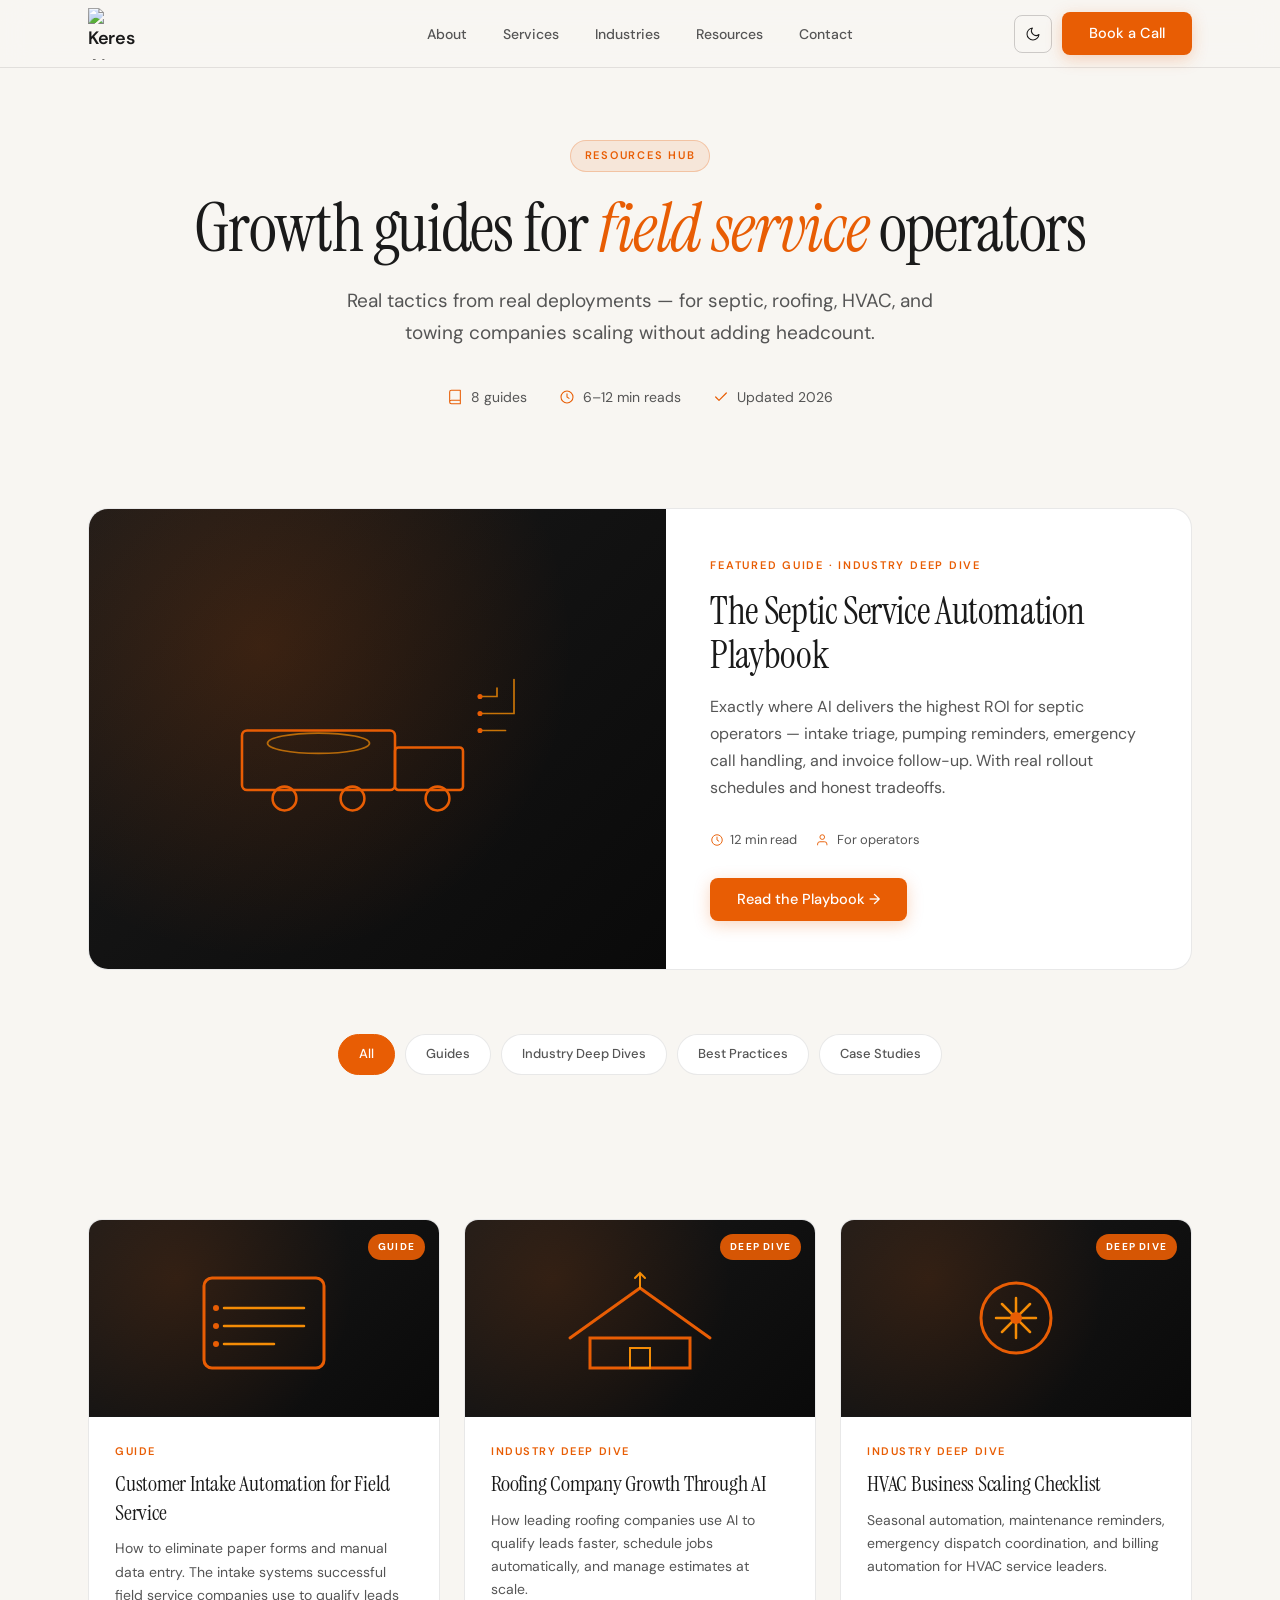
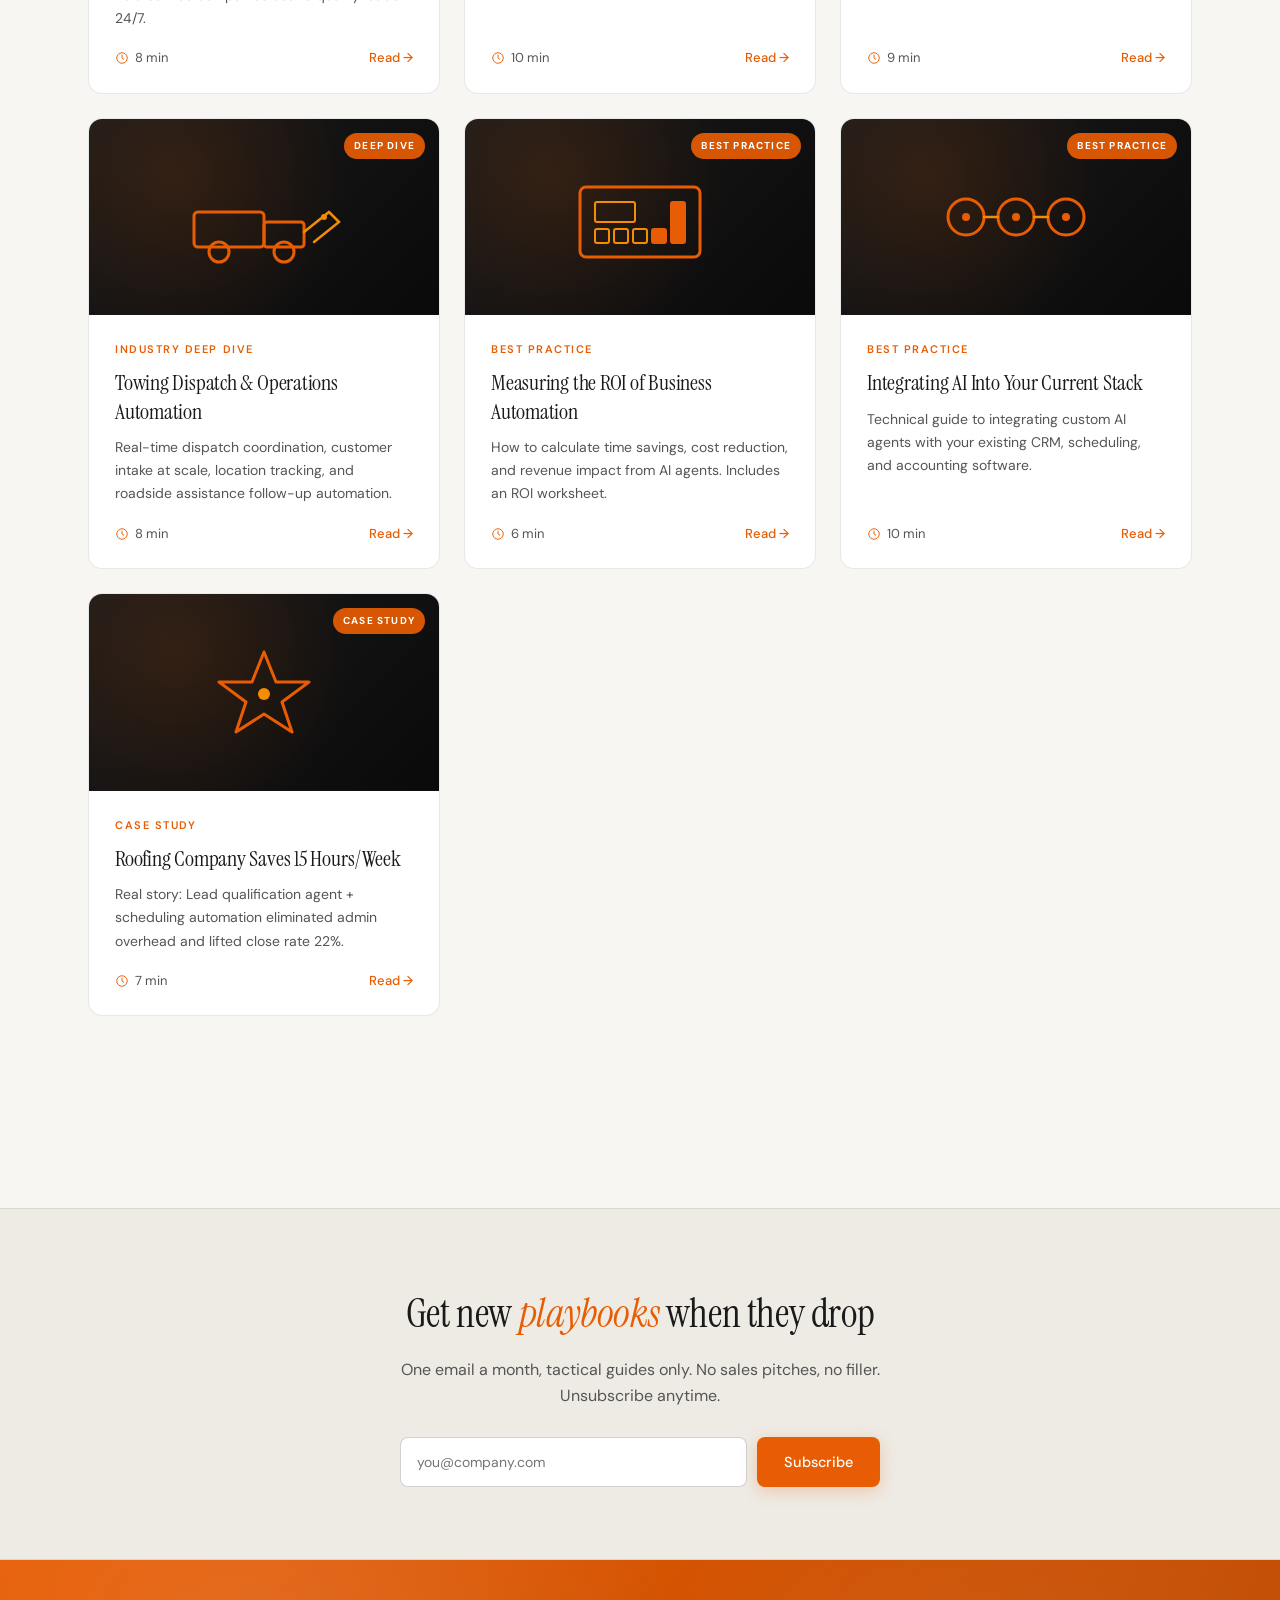
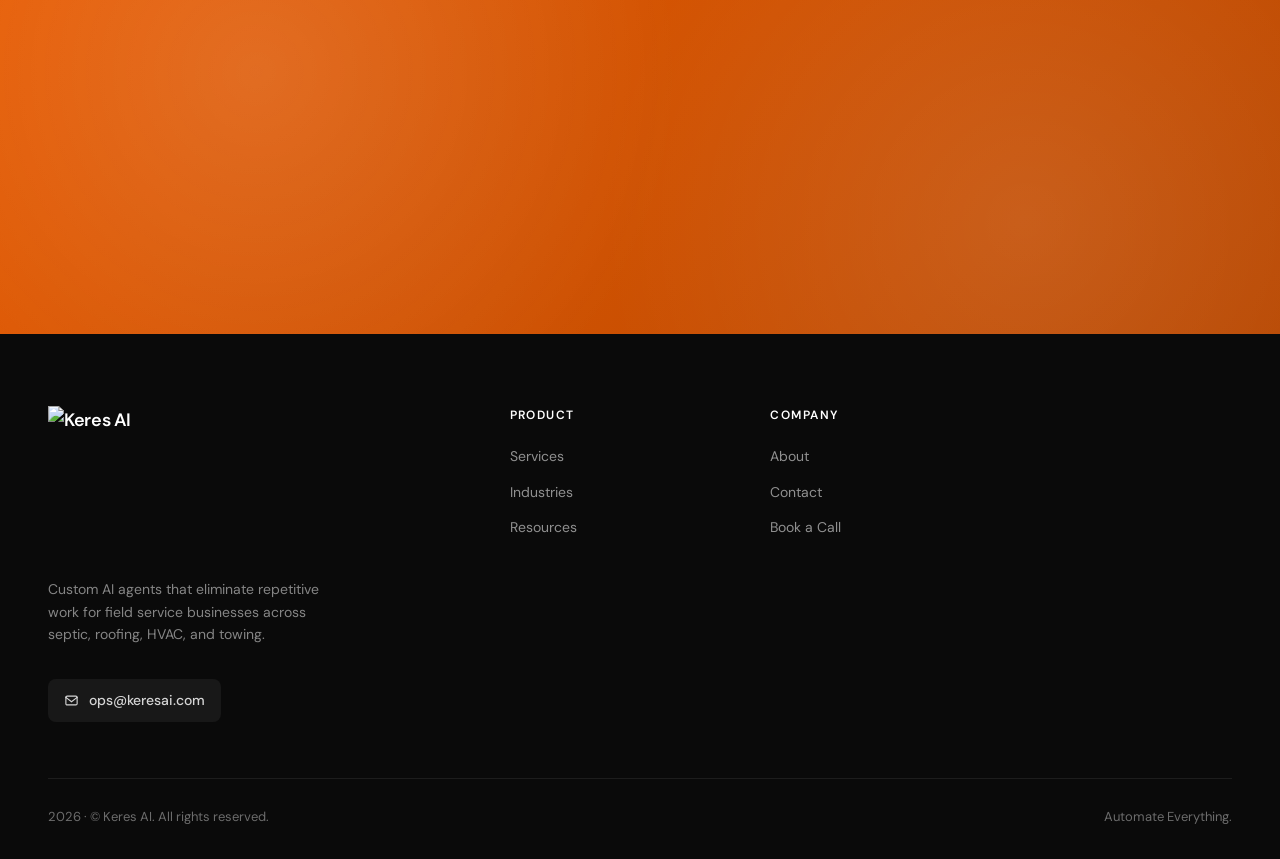
==== commit 5e661778: "Add 7 long-form guides, wire up filter buttons, fix email, remove LinkedIn Guides (all with unique S" ====
--- a/resources.html
+++ b/resources.html
@@ -28,7 +28,7 @@
 <link rel="preconnect" href="https://fonts.googleapis.com">
 <link rel="preconnect" href="https://fonts.gstatic.com" crossorigin>
 <link href="https://fonts.googleapis.com/css2?family=Instrument+Serif:ital@0;1&family=DM+Sans:ital,opsz,wght@0,9..40,300;0,9..40,400;0,9..40,500;0,9..40,600;1,9..40,300&display=swap" rel="stylesheet">
-<link rel="stylesheet" href="/assets/styles.css?v=4">
+<link rel="stylesheet" href="/assets/styles.css?v=5">
 
 <style>
 /* Hero */
@@ -59,7 +59,7 @@
 
 /* Category Pills */
 .cat-pills { display: flex; gap: 10px; justify-content: center; flex-wrap: wrap; padding: 40px 0 8px; }
-.cat-pill { background: var(--bg-card); border: 1px solid var(--border); color: var(--text-muted); padding: 9px 20px; border-radius: 100px; font-size: 13px; font-weight: 500; cursor: pointer; transition: all var(--t-fast); }
+.cat-pill { background: var(--bg-card); border: 1px solid var(--border); color: var(--text-muted); padding: 9px 20px; border-radius: 100px; font-size: 13px; font-weight: 500; cursor: pointer; transition: all var(--t-fast); font-family: inherit; }
 .cat-pill:hover { border-color: var(--orange); color: var(--text); }
 .cat-pill.active { background: var(--orange); border-color: var(--orange); color: #fff; }
 
@@ -67,11 +67,11 @@
 .res-grid { display: grid; grid-template-columns: repeat(auto-fit, minmax(340px, 1fr)); gap: 24px; padding: 24px 0 80px; }
 .res-card { background: var(--bg-card); border: 1px solid var(--border); border-radius: var(--radius-lg); overflow: hidden; display: flex; flex-direction: column; transition: all var(--t); text-decoration: none; color: inherit; }
 .res-card:hover { transform: translateY(-4px); border-color: var(--orange); box-shadow: var(--shadow-xl); }
+.res-card.hidden { display: none; }
 .res-img { aspect-ratio: 16/9; background: linear-gradient(135deg, #1a1a1a 0%, #0a0a0a 100%); display: flex; align-items: center; justify-content: center; position: relative; overflow: hidden; border-bottom: 1px solid var(--border); }
 .res-img::before { content: ''; position: absolute; inset: 0; background: radial-gradient(circle at 25% 30%, color-mix(in srgb, var(--orange) 14%, transparent) 0%, transparent 60%); }
 .res-img svg { width: 60%; max-width: 200px; position: relative; z-index: 1; }
 .res-badge { position: absolute; top: 14px; right: 14px; background: color-mix(in srgb, var(--orange) 92%, transparent); color: #fff; font-size: 10px; font-weight: 700; letter-spacing: 0.12em; text-transform: uppercase; padding: 5px 10px; border-radius: 100px; z-index: 2; }
-.res-badge.coming { background: rgba(60, 60, 60, 0.92); }
 .res-content { padding: 26px 26px 24px; display: flex; flex-direction: column; flex: 1; }
 .res-cat { font-size: 11px; font-weight: 600; letter-spacing: 0.14em; text-transform: uppercase; color: var(--orange); margin-bottom: 10px; }
 .res-title { font-family: var(--serif); font-size: 22px; font-weight: 400; color: var(--text); margin-bottom: 10px; line-height: 1.3; letter-spacing: -0.01em; }
@@ -155,7 +155,7 @@
       <p>Real tactics from real deployments — for septic, roofing, HVAC, and towing companies scaling without adding headcount.</p>
       <div class="res-stats">
         <span><svg viewBox="0 0 24 24" fill="none"><path d="M4 19.5A2.5 2.5 0 0 1 6.5 17H20M6.5 2H20v20H6.5A2.5 2.5 0 0 1 4 19.5v-15A2.5 2.5 0 0 1 6.5 2z" stroke="currentColor" stroke-width="1.6" stroke-linecap="round" stroke-linejoin="round"/></svg>8 guides</span>
-        <span><svg viewBox="0 0 24 24" fill="none"><circle cx="12" cy="12" r="9" stroke="currentColor" stroke-width="1.6"/><path d="M12 7v5l3 2" stroke="currentColor" stroke-width="1.6" stroke-linecap="round"/></svg>5–15 min reads</span>
+        <span><svg viewBox="0 0 24 24" fill="none"><circle cx="12" cy="12" r="9" stroke="currentColor" stroke-width="1.6"/><path d="M12 7v5l3 2" stroke="currentColor" stroke-width="1.6" stroke-linecap="round"/></svg>6–12 min reads</span>
         <span><svg viewBox="0 0 24 24" fill="none"><path d="M20 6L9 17l-5-5" stroke="currentColor" stroke-width="1.8" stroke-linecap="round" stroke-linejoin="round"/></svg>Updated 2026</span>
       </div>
     </div>
@@ -196,11 +196,11 @@
   <!-- CATEGORY PILLS -->
   <div class="container">
     <div class="cat-pills" role="tablist">
-      <button class="cat-pill active" type="button">All</button>
-      <button class="cat-pill" type="button">Guides</button>
-      <button class="cat-pill" type="button">Industry Deep Dives</button>
-      <button class="cat-pill" type="button">Best Practices</button>
-      <button class="cat-pill" type="button">Case Studies</button>
+      <button class="cat-pill active" type="button" data-filter="all">All</button>
+      <button class="cat-pill" type="button" data-filter="guide">Guides</button>
+      <button class="cat-pill" type="button" data-filter="deep-dive">Industry Deep Dives</button>
+      <button class="cat-pill" type="button" data-filter="best-practice">Best Practices</button>
+      <button class="cat-pill" type="button" data-filter="case-study">Case Studies</button>
     </div>
   </div>
 
@@ -210,7 +210,7 @@
       <div class="res-grid">
 
         <!-- Customer Intake -->
-        <a href="/#contact" class="res-card">
+        <a href="/guides/customer-intake-automation.html" class="res-card" data-category="guide">
           <div class="res-img">
             <span class="res-badge">Guide</span>
             <svg viewBox="0 0 200 120" fill="none" aria-hidden="true">
@@ -233,9 +233,9 @@
         </a>
 
         <!-- Roofing -->
-        <a href="/#contact" class="res-card">
-          <div class="res-img">
-            <span class="res-badge coming">Coming Soon</span>
+        <a href="/guides/roofing-growth-through-ai.html" class="res-card" data-category="deep-dive">
+          <div class="res-img">
+            <span class="res-badge">Deep Dive</span>
             <svg viewBox="0 0 200 120" fill="none" aria-hidden="true">
               <path d="M30 80 L100 30 L170 80" stroke="#E85D04" stroke-width="3" stroke-linecap="round" stroke-linejoin="round" fill="none"/>
               <rect x="50" y="80" width="100" height="30" fill="none" stroke="#E85D04" stroke-width="3"/>
@@ -249,15 +249,15 @@
             <p class="res-desc">How leading roofing companies use AI to qualify leads faster, schedule jobs automatically, and manage estimates at scale.</p>
             <div class="res-foot">
               <span class="read-time"><svg viewBox="0 0 24 24" fill="none"><circle cx="12" cy="12" r="9" stroke="currentColor" stroke-width="1.6"/><path d="M12 7v5l3 2" stroke="currentColor" stroke-width="1.6" stroke-linecap="round"/></svg>10 min</span>
-              <span class="res-arrow">Talk to us →</span>
+              <span class="res-arrow">Read →</span>
             </div>
           </div>
         </a>
 
         <!-- HVAC -->
-        <a href="/#contact" class="res-card">
-          <div class="res-img">
-            <span class="res-badge coming">Coming Soon</span>
+        <a href="/guides/hvac-scaling-checklist.html" class="res-card" data-category="deep-dive">
+          <div class="res-img">
+            <span class="res-badge">Deep Dive</span>
             <svg viewBox="0 0 200 120" fill="none" aria-hidden="true">
               <circle cx="100" cy="60" r="35" fill="none" stroke="#E85D04" stroke-width="3"/>
               <path d="M100 40 L100 80 M80 60 L120 60 M86 46 L114 74 M86 74 L114 46" stroke="#F48C06" stroke-width="2.5" stroke-linecap="round"/>
@@ -270,15 +270,15 @@
             <p class="res-desc">Seasonal automation, maintenance reminders, emergency dispatch coordination, and billing automation for HVAC service leaders.</p>
             <div class="res-foot">
               <span class="read-time"><svg viewBox="0 0 24 24" fill="none"><circle cx="12" cy="12" r="9" stroke="currentColor" stroke-width="1.6"/><path d="M12 7v5l3 2" stroke="currentColor" stroke-width="1.6" stroke-linecap="round"/></svg>9 min</span>
-              <span class="res-arrow">Talk to us →</span>
+              <span class="res-arrow">Read →</span>
             </div>
           </div>
         </a>
 
         <!-- Towing -->
-        <a href="/#contact" class="res-card">
-          <div class="res-img">
-            <span class="res-badge coming">Coming Soon</span>
+        <a href="/guides/towing-operations-automation.html" class="res-card" data-category="deep-dive">
+          <div class="res-img">
+            <span class="res-badge">Deep Dive</span>
             <svg viewBox="0 0 200 120" fill="none" aria-hidden="true">
               <rect x="30" y="55" width="70" height="35" rx="4" fill="none" stroke="#E85D04" stroke-width="3"/>
               <rect x="100" y="65" width="40" height="25" rx="3" fill="none" stroke="#E85D04" stroke-width="3"/>
@@ -294,15 +294,15 @@
             <p class="res-desc">Real-time dispatch coordination, customer intake at scale, location tracking, and roadside assistance follow-up automation.</p>
             <div class="res-foot">
               <span class="read-time"><svg viewBox="0 0 24 24" fill="none"><circle cx="12" cy="12" r="9" stroke="currentColor" stroke-width="1.6"/><path d="M12 7v5l3 2" stroke="currentColor" stroke-width="1.6" stroke-linecap="round"/></svg>8 min</span>
-              <span class="res-arrow">Talk to us →</span>
+              <span class="res-arrow">Read →</span>
             </div>
           </div>
         </a>
 
         <!-- ROI Calculator -->
-        <a href="/#contact" class="res-card">
-          <div class="res-img">
-            <span class="res-badge coming">Coming Soon</span>
+        <a href="/guides/measuring-automation-roi.html" class="res-card" data-category="best-practice">
+          <div class="res-img">
+            <span class="res-badge">Best Practice</span>
             <svg viewBox="0 0 200 120" fill="none" aria-hidden="true">
               <rect x="40" y="30" width="120" height="70" rx="6" fill="none" stroke="#E85D04" stroke-width="3"/>
               <rect x="55" y="45" width="40" height="20" rx="2" fill="none" stroke="#F48C06" stroke-width="2"/>
@@ -319,15 +319,15 @@
             <p class="res-desc">How to calculate time savings, cost reduction, and revenue impact from AI agents. Includes an ROI worksheet.</p>
             <div class="res-foot">
               <span class="read-time"><svg viewBox="0 0 24 24" fill="none"><circle cx="12" cy="12" r="9" stroke="currentColor" stroke-width="1.6"/><path d="M12 7v5l3 2" stroke="currentColor" stroke-width="1.6" stroke-linecap="round"/></svg>6 min</span>
-              <span class="res-arrow">Talk to us →</span>
+              <span class="res-arrow">Read →</span>
             </div>
           </div>
         </a>
 
         <!-- Integration -->
-        <a href="/#contact" class="res-card">
-          <div class="res-img">
-            <span class="res-badge coming">Coming Soon</span>
+        <a href="/guides/integrating-ai-into-your-stack.html" class="res-card" data-category="best-practice">
+          <div class="res-img">
+            <span class="res-badge">Best Practice</span>
             <svg viewBox="0 0 200 120" fill="none" aria-hidden="true">
               <circle cx="50" cy="60" r="18" fill="none" stroke="#E85D04" stroke-width="3"/>
               <circle cx="100" cy="60" r="18" fill="none" stroke="#E85D04" stroke-width="3"/>
@@ -343,16 +343,16 @@
             <h3 class="res-title">Integrating AI Into Your Current Stack</h3>
             <p class="res-desc">Technical guide to integrating custom AI agents with your existing CRM, scheduling, and accounting software.</p>
             <div class="res-foot">
-              <span class="read-time"><svg viewBox="0 0 24 24" fill="none"><circle cx="12" cy="12" r="9" stroke="currentColor" stroke-width="1.6"/><path d="M12 7v5l3 2" stroke="currentColor" stroke-width="1.6" stroke-linecap="round"/></svg>11 min</span>
-              <span class="res-arrow">Talk to us →</span>
+              <span class="read-time"><svg viewBox="0 0 24 24" fill="none"><circle cx="12" cy="12" r="9" stroke="currentColor" stroke-width="1.6"/><path d="M12 7v5l3 2" stroke="currentColor" stroke-width="1.6" stroke-linecap="round"/></svg>10 min</span>
+              <span class="res-arrow">Read →</span>
             </div>
           </div>
         </a>
 
         <!-- Case Study -->
-        <a href="/#contact" class="res-card">
-          <div class="res-img">
-            <span class="res-badge coming">Coming Soon</span>
+        <a href="/guides/roofing-case-study-15-hours.html" class="res-card" data-category="case-study">
+          <div class="res-img">
+            <span class="res-badge">Case Study</span>
             <svg viewBox="0 0 200 120" fill="none" aria-hidden="true">
               <path d="M100 20 L112 50 L145 50 L118 70 L128 100 L100 82 L72 100 L82 70 L55 50 L88 50 Z" stroke="#E85D04" stroke-width="3" fill="none" stroke-linejoin="round"/>
               <circle cx="100" cy="62" r="6" fill="#F48C06"/>
@@ -364,7 +364,7 @@
             <p class="res-desc">Real story: Lead qualification agent + scheduling automation eliminated admin overhead and lifted close rate 22%.</p>
             <div class="res-foot">
               <span class="read-time"><svg viewBox="0 0 24 24" fill="none"><circle cx="12" cy="12" r="9" stroke="currentColor" stroke-width="1.6"/><path d="M12 7v5l3 2" stroke="currentColor" stroke-width="1.6" stroke-linecap="round"/></svg>7 min</span>
-              <span class="res-arrow">Talk to us →</span>
+              <span class="res-arrow">Read →</span>
             </div>
           </div>
         </a>
@@ -404,12 +404,10 @@
         <img src="/assets/img/KeresLogo.png" alt="Keres AI" class="logo-img">
       </a>
       <p>Custom AI agents that eliminate repetitive work for field service businesses across septic, roofing, HVAC, and towing.</p>
-      <div class="footer-socials">
-        <a href="https://www.linkedin.com/company/keresai" aria-label="LinkedIn" target="_blank" rel="noopener">
-          <svg viewBox="0 0 24 24" fill="currentColor" aria-hidden="true"><path d="M4 4h4v4H4V4zm0 6h4v10H4V10zm6 0h4v1.6c.6-1 1.9-1.9 3.6-1.9 3.2 0 3.9 2 3.9 4.7V20h-4v-4.8c0-1.3-.5-2.1-1.7-2.1-1 0-1.7.7-1.7 2.1V20h-4V10z"/></svg>
-        </a>
-        <a href="mailto:ops@keresail.com" aria-label="Email">
+      <div class="footer-contact">
+        <a href="mailto:ops@keresai.com">
           <svg viewBox="0 0 24 24" fill="none" aria-hidden="true"><rect x="3" y="5" width="18" height="14" rx="2" stroke="currentColor" stroke-width="1.8"/><path d="M3 7l9 7 9-7" stroke="currentColor" stroke-width="1.8" stroke-linecap="round"/></svg>
+          <span>ops@keresai.com</span>
         </a>
       </div>
     </div>
@@ -436,6 +434,28 @@
   </div>
 </footer>
 
+<!-- Category filter -->
+<script>
+(function () {
+  var pills = document.querySelectorAll('.cat-pill');
+  var cards = document.querySelectorAll('.res-card');
+  pills.forEach(function (pill) {
+    pill.addEventListener('click', function () {
+      pills.forEach(function (p) { p.classList.remove('active'); });
+      pill.classList.add('active');
+      var filter = pill.getAttribute('data-filter');
+      cards.forEach(function (c) {
+        if (filter === 'all' || c.getAttribute('data-category') === filter) {
+          c.classList.remove('hidden');
+        } else {
+          c.classList.add('hidden');
+        }
+      });
+    });
+  });
+})();
+</script>
+
 <script src="/assets/app.js" defer></script>
 </body>
 </html>
--- a/assets/styles.css
+++ b/assets/styles.css
@@ -147,15 +147,18 @@
   font-size: 11px; font-weight: 600;
   letter-spacing: 0.16em; text-transform: uppercase;
   color: var(--orange); margin-bottom: 18px;
+  text-align: center;
 }
 .section-title {
   font-family: var(--serif);
   font-size: clamp(34px, 4.4vw, 54px);
-  line-height: 1.08;
+  line-height: 1.15;
   font-weight: 400;
   letter-spacing: -0.02em;
   color: var(--text);
-  margin-bottom: 16px;
+  margin: 0 auto 16px;
+  text-align: center;
+  max-width: 900px;
 }
 section.dark .section-title { color: #fff; }
 .section-title .accent { color: var(--orange); font-style: italic; }
@@ -163,10 +166,17 @@
   font-size: clamp(15px, 1.5vw, 17px);
   font-weight: 300;
   color: var(--text-muted);
-  max-width: 560px;
+  max-width: 620px;
   line-height: 1.7;
+  text-align: center;
+  margin-inline: auto;
 }
 section.dark .section-body { color: var(--text-on-dark); }
+
+/* About section keeps left-aligned layout (two-column grid) */
+.about-grid .section-label,
+.about-grid .section-title,
+.about-grid .section-body { text-align: left; margin-inline: 0; max-width: none; }
 
 /* ─── Navigation ───────────────────────────────────────── */
 .nav {
@@ -181,8 +191,12 @@
 .nav-inner {
   width: 100%; max-width: var(--container);
   margin-inline: auto; padding-inline: var(--gutter);
-  display: flex; align-items: center; justify-content: space-between; gap: 24px;
-}
+  display: grid; grid-template-columns: 1fr auto 1fr;
+  align-items: center; gap: 24px;
+}
+.nav-inner > .logo { justify-self: start; }
+.nav-inner > nav[aria-label="Primary"] { justify-self: center; }
+.nav-inner > .nav-actions { justify-self: end; }
 .logo {
   display: inline-flex; align-items: center; gap: 10px;
   font-family: var(--sans); font-size: 18px; font-weight: 600;
@@ -190,7 +204,7 @@
   flex-shrink: 0;
 }
 .logo-img {
-  width: 32px; height: 32px;
+  width: 52px; height: 52px;
   object-fit: contain;
   object-position: center;
   flex-shrink: 0;
@@ -216,14 +230,16 @@
 .nav-actions { display: flex; align-items: center; gap: 10px; }
 .icon-btn {
   min-width: 38px; height: 38px; border-radius: 8px;
+  padding-inline: 8px;
   background: transparent; border: 1px solid var(--border-strong);
-  color: var(--text); display: flex; align-items: center; justify-content: center; gap: 4px;
+  color: var(--text); display: flex; align-items: center; justify-content: center; gap: 6px;
   transition: background var(--t-fast), border-color var(--t-fast), transform var(--t-fast);
 }
 .icon-btn:hover { background: var(--bg-alt); border-color: var(--orange); color: var(--orange); }
-.icon-btn svg { width: 16px; height: 16px; }
-
-.lang-label { font-size: 12px; font-weight: 600; line-height: 1; }
+.icon-btn svg { width: 16px; height: 16px; flex-shrink: 0; }
+
+#lang-trigger { min-width: 62px; padding-inline: 10px; }
+.lang-label { font-size: 12px; font-weight: 600; line-height: 1; white-space: nowrap; }
 
 .lang-switch { position: relative; }
 .lang-menu {
@@ -399,7 +415,7 @@
   display: flex; flex-direction: column; gap: 16px;
 }
 .footer-brand .logo { margin-bottom: 8px; }
-.footer-brand .logo-img { width: 48px; height: 48px; }
+.footer-brand .logo-img { width: 140px; height: 140px; }
 .footer-brand p {
   font-size: 14px; color: var(--text-muted); line-height: 1.7;
   max-width: 280px;
@@ -815,6 +831,18 @@
 }
 .footer-socials a:hover { background: var(--orange); color: #fff; }
 .footer-socials svg { width: 15px; height: 15px; }
+
+.footer-contact { margin-top: 18px; }
+.footer-contact a {
+  display: inline-flex; align-items: center; gap: 10px;
+  padding: 10px 16px; border-radius: 8px;
+  background: rgba(255,255,255,0.06);
+  color: rgba(255,255,255,0.82);
+  font-size: 14px; font-weight: 500;
+  transition: background var(--t-fast), color var(--t-fast);
+}
+.footer-contact a:hover { background: var(--orange); color: #fff; }
+.footer-contact svg { width: 15px; height: 15px; flex-shrink: 0; }
 .footer-bottom {
   max-width: var(--container); margin: 56px auto 0;
   padding-top: 28px; border-top: 1px solid rgba(255,255,255,0.08);
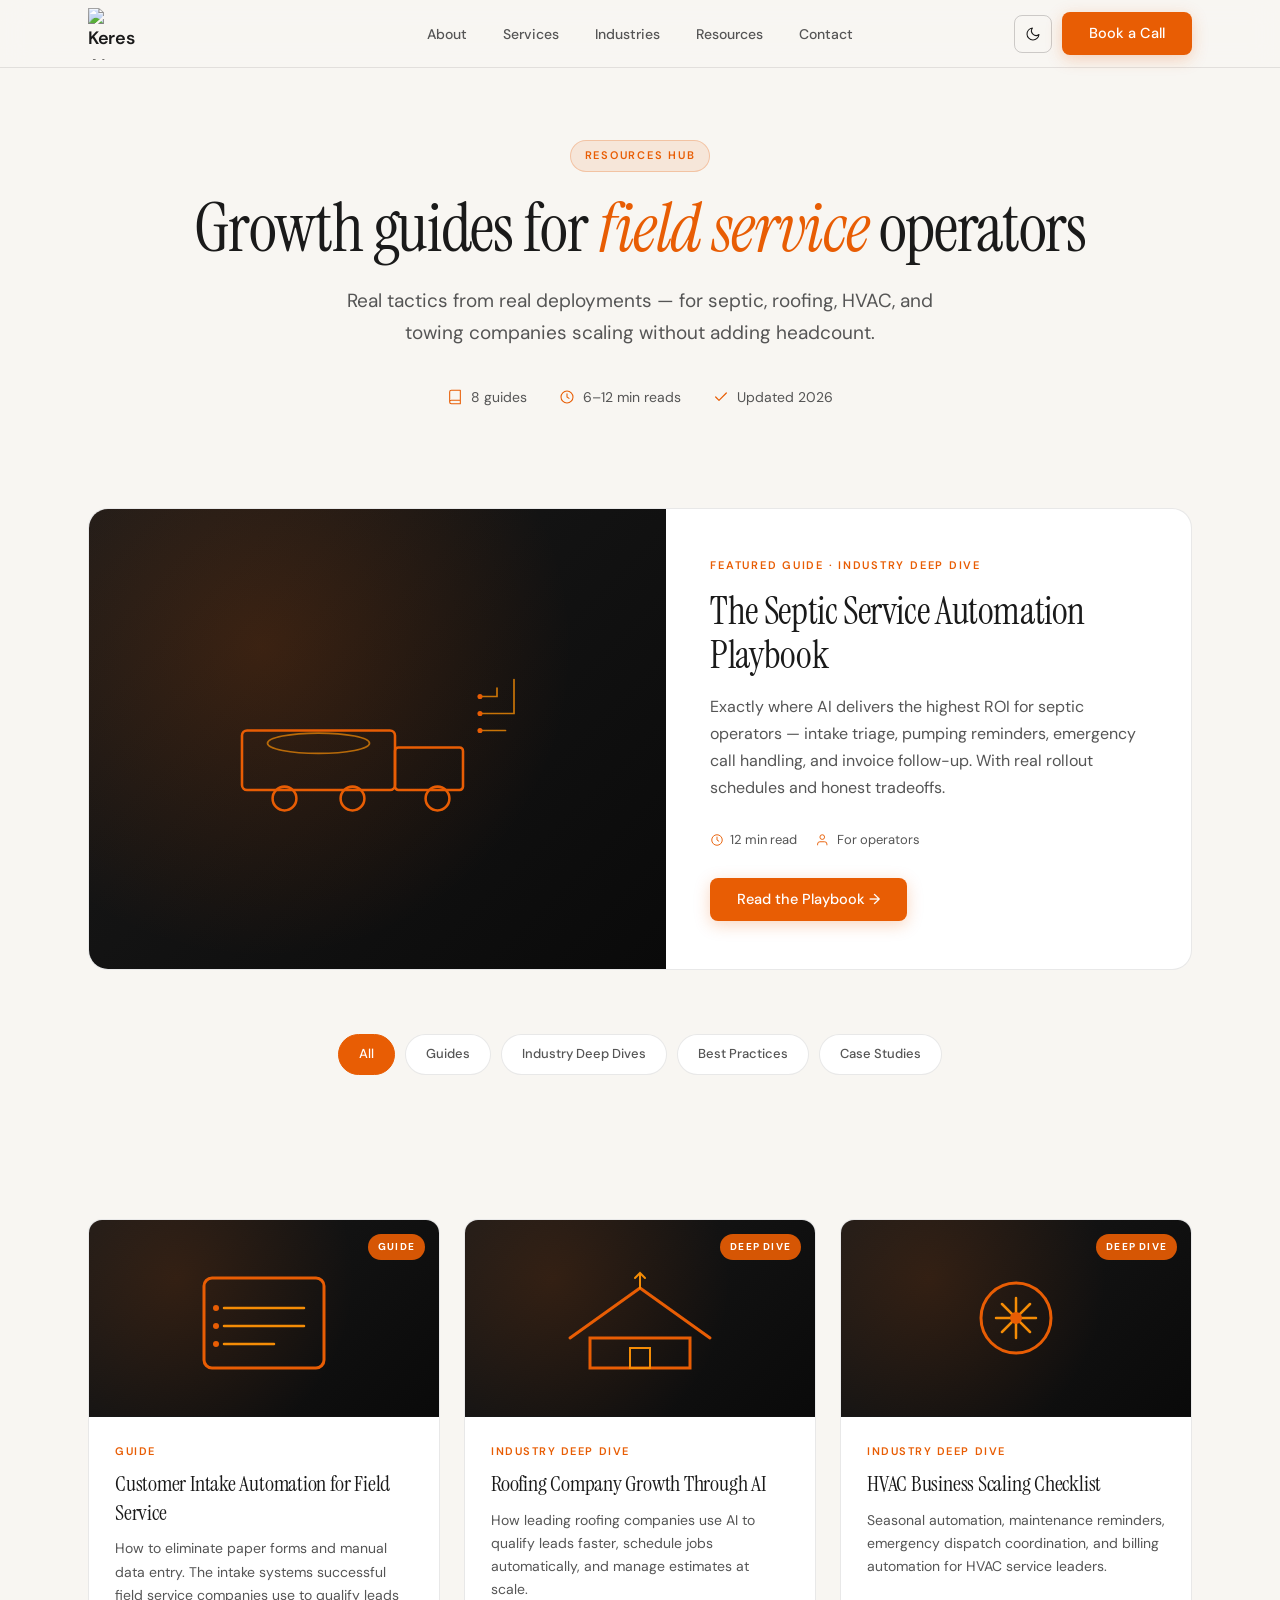
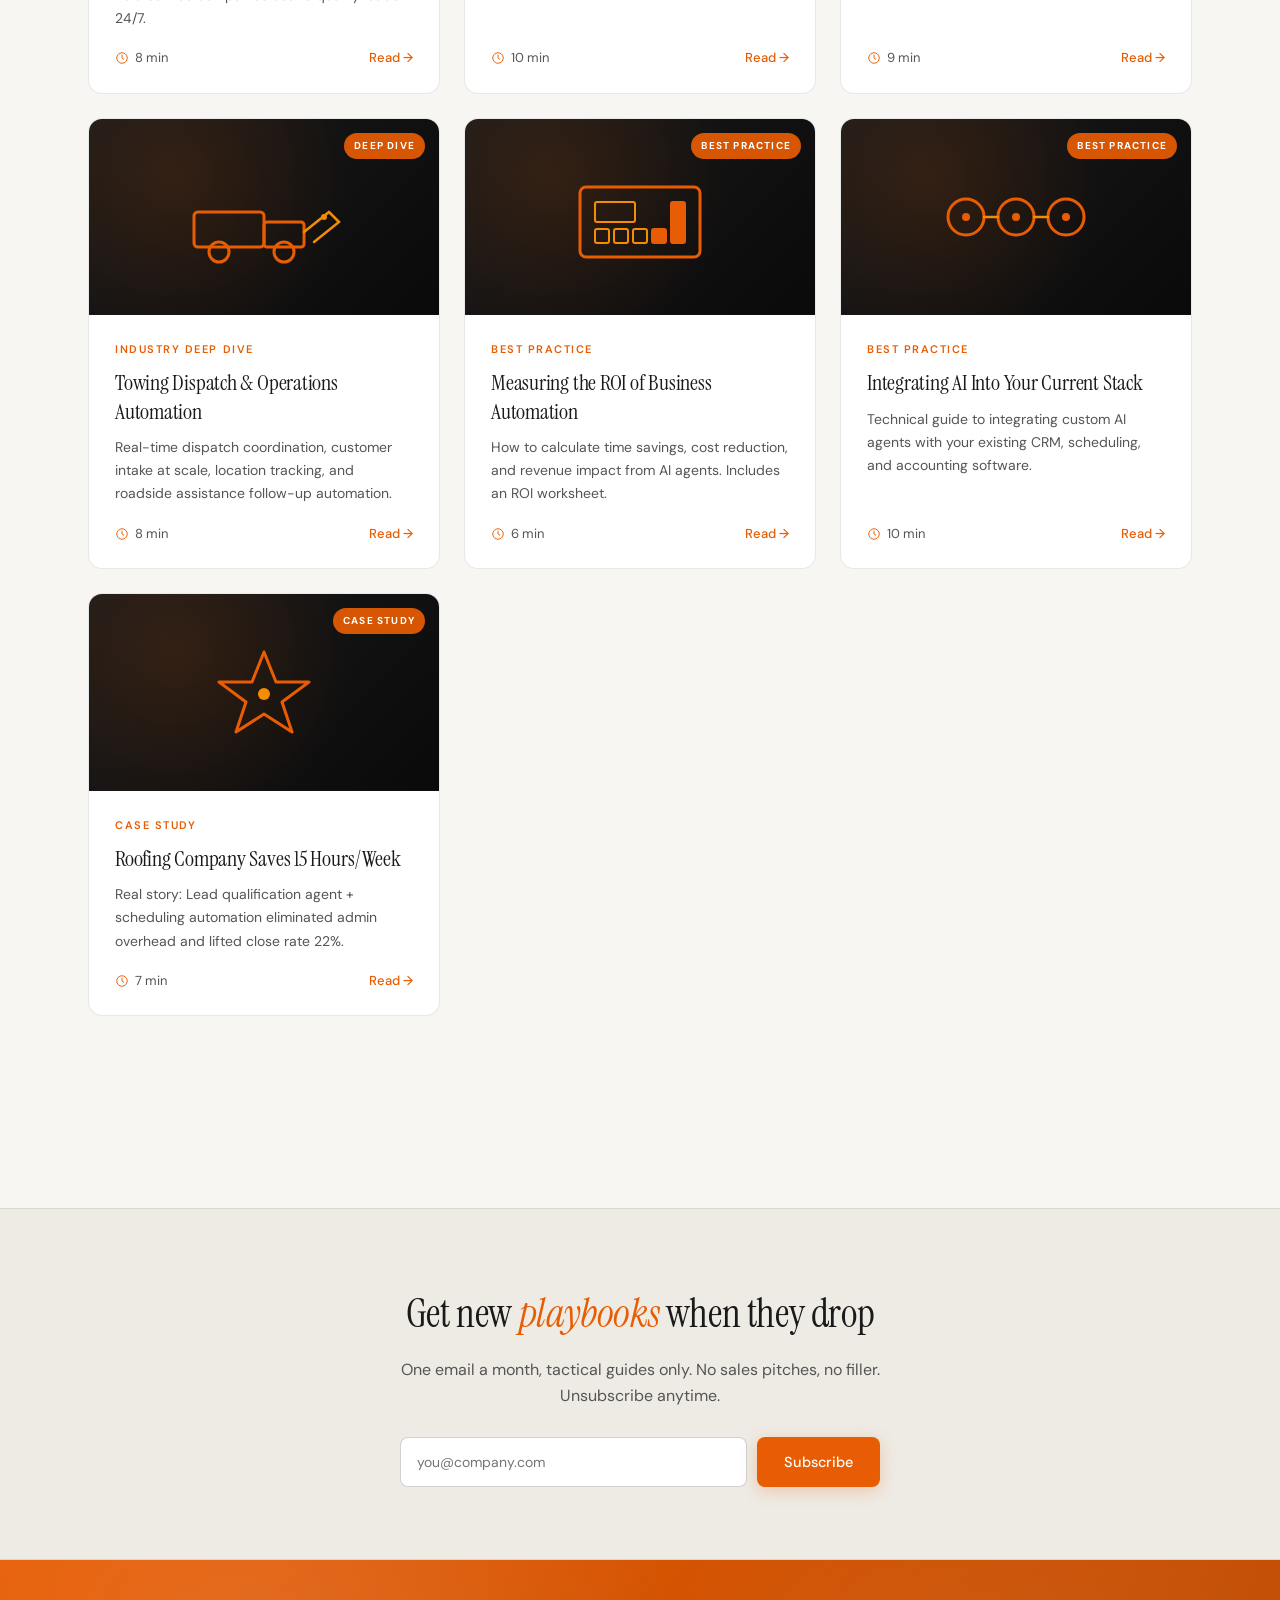
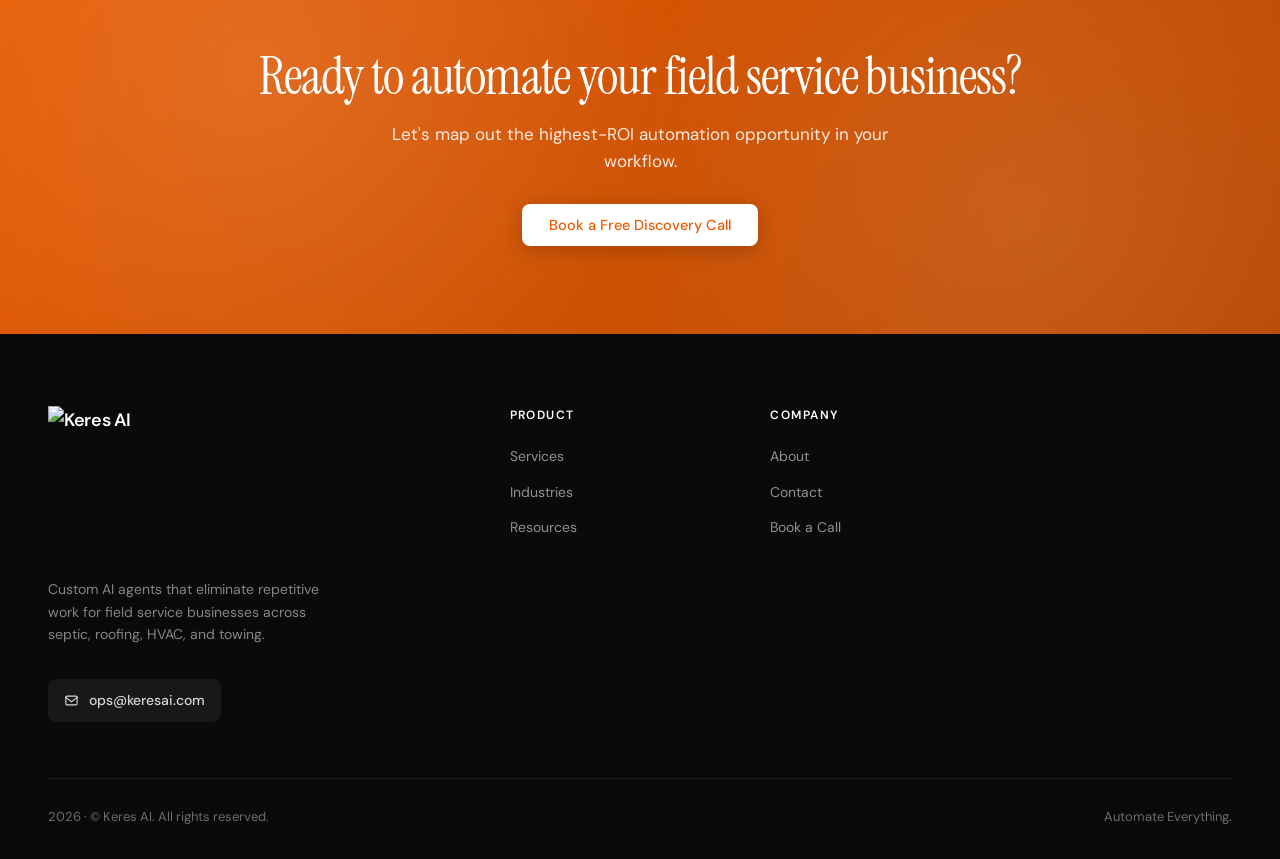
==== commit c355f4a5: "Rewrite testimonials, fix CSP, modernize scroll-spy, trim unused i18n Testimonials — all 5 languages" ====
--- a/resources.html
+++ b/resources.html
@@ -434,28 +434,6 @@
   </div>
 </footer>
 
-<!-- Category filter -->
-<script>
-(function () {
-  var pills = document.querySelectorAll('.cat-pill');
-  var cards = document.querySelectorAll('.res-card');
-  pills.forEach(function (pill) {
-    pill.addEventListener('click', function () {
-      pills.forEach(function (p) { p.classList.remove('active'); });
-      pill.classList.add('active');
-      var filter = pill.getAttribute('data-filter');
-      cards.forEach(function (c) {
-        if (filter === 'all' || c.getAttribute('data-category') === filter) {
-          c.classList.remove('hidden');
-        } else {
-          c.classList.add('hidden');
-        }
-      });
-    });
-  });
-})();
-</script>
-
-<script src="/assets/app.js" defer></script>
+<script src="/assets/app.js?v=2" defer></script>
 </body>
 </html>
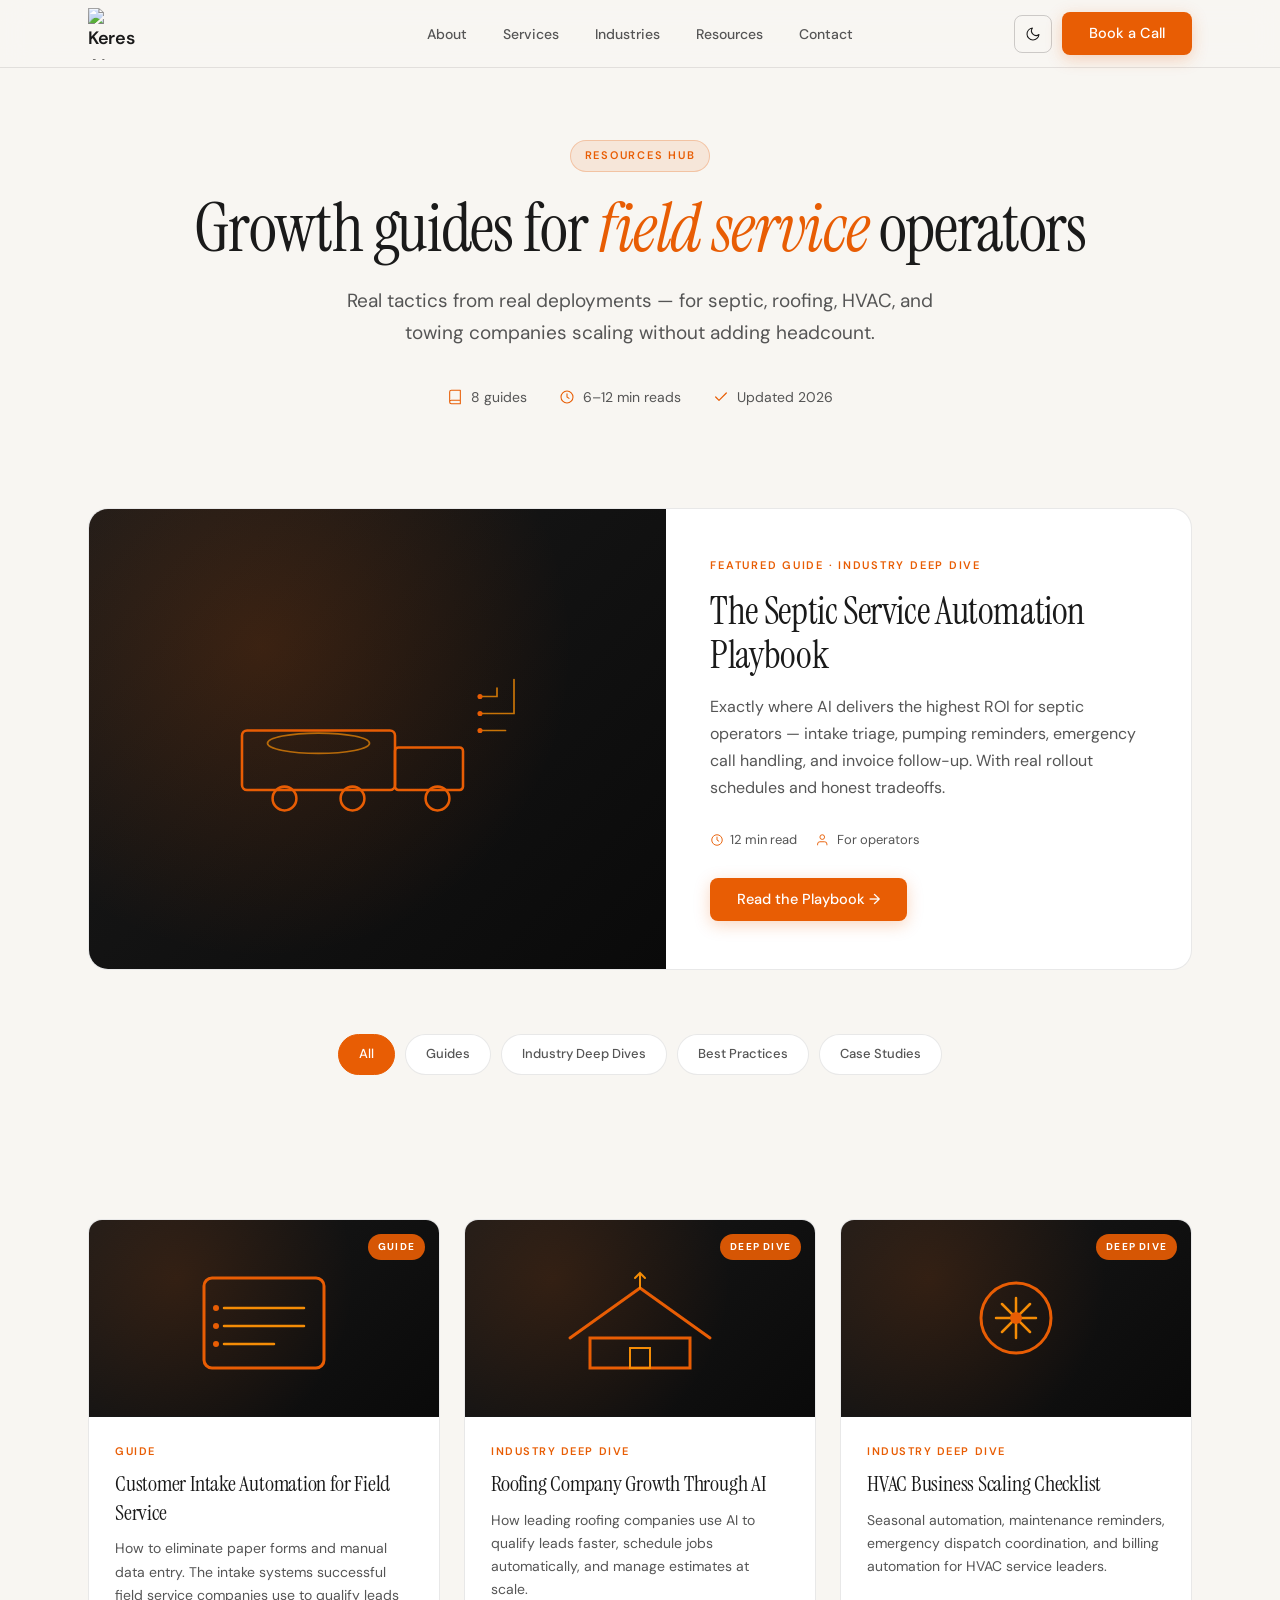
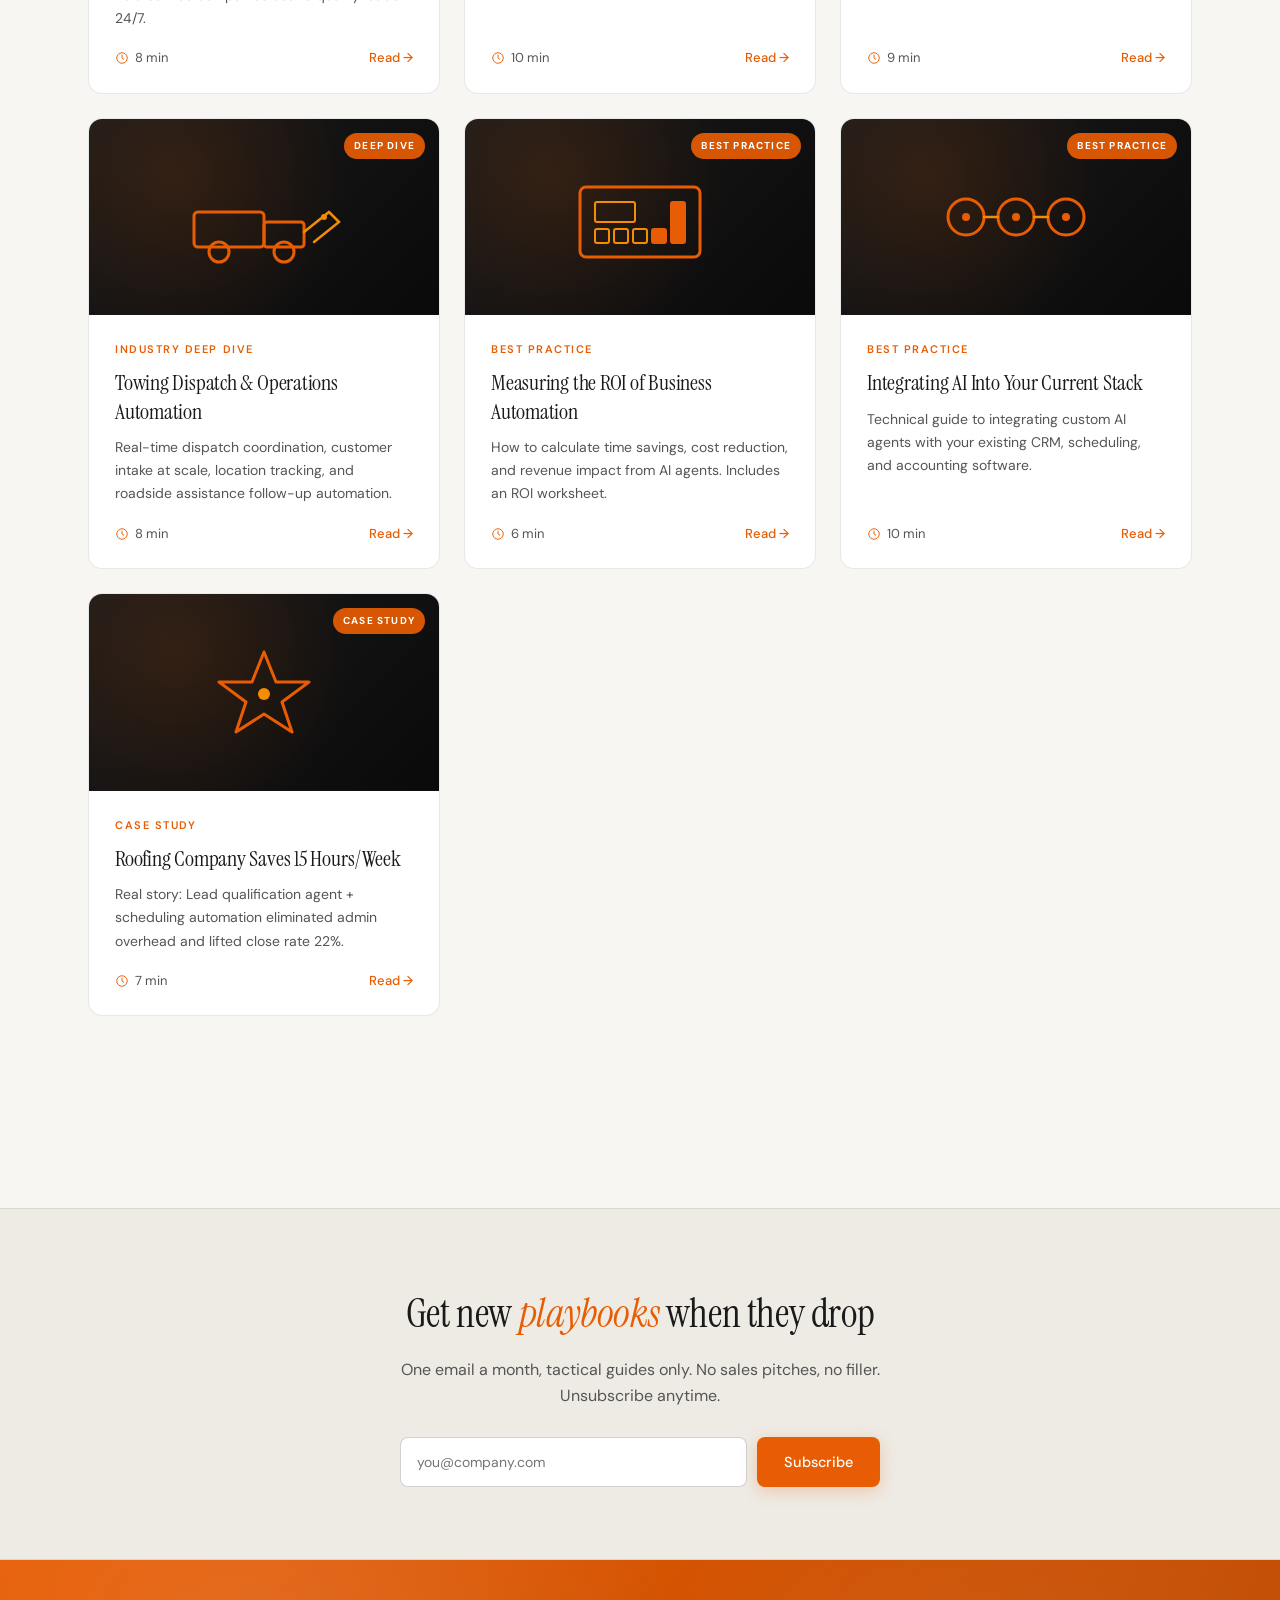
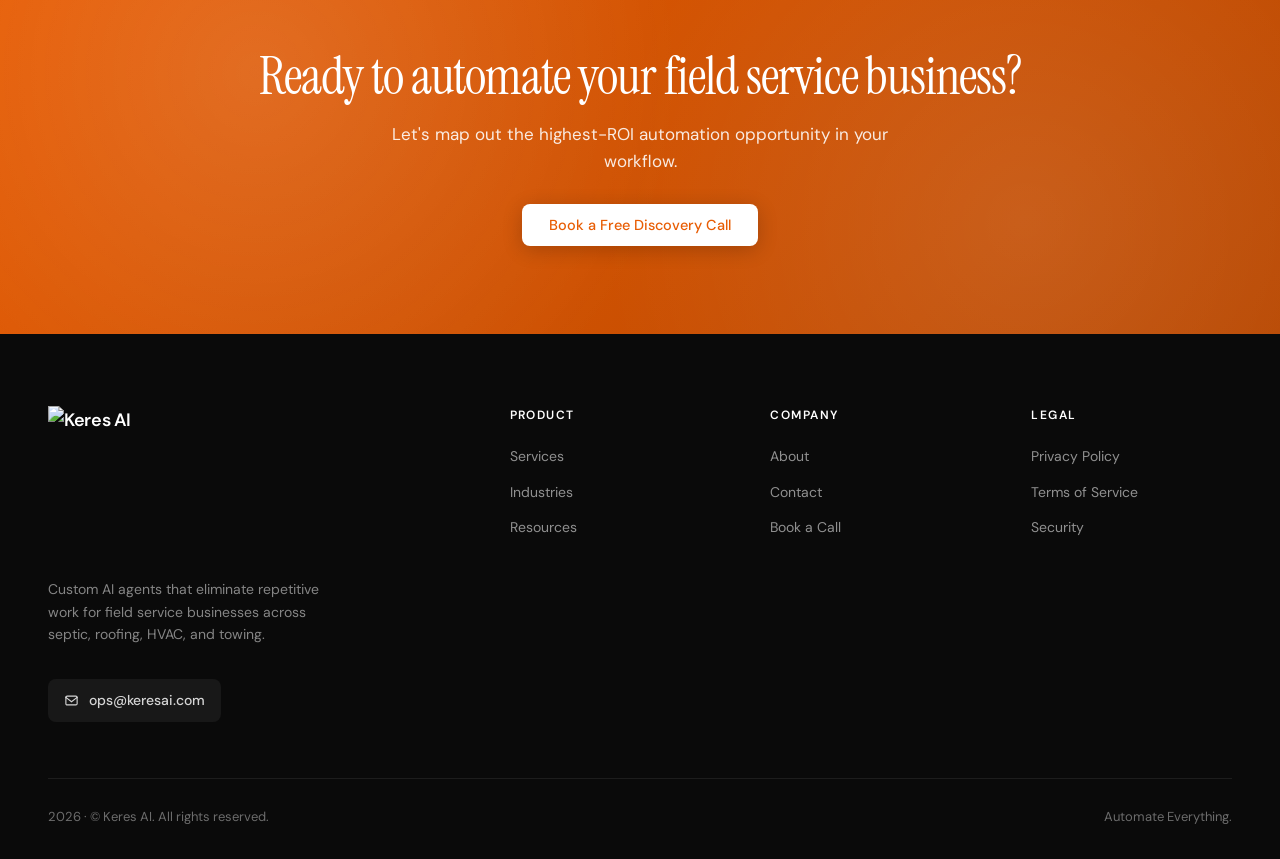
==== commit 886de5b4: "Full audit: fix double-year, add legal pages, fallback cleanup Bugs fixed: - Double year in footer: " ====
--- a/resources.html
+++ b/resources.html
@@ -427,6 +427,14 @@
         <li><a href="/#contact">Book a Call</a></li>
       </ul>
     </div>
+    <div class="footer-col">
+      <h4>Legal</h4>
+      <ul>
+        <li><a href="/legal/privacy.html">Privacy Policy</a></li>
+        <li><a href="/legal/terms.html">Terms of Service</a></li>
+        <li><a href="/legal/security.html">Security</a></li>
+      </ul>
+    </div>
   </div>
   <div class="footer-bottom">
     <div><span id="year">2026</span> · © Keres AI. All rights reserved.</div>
